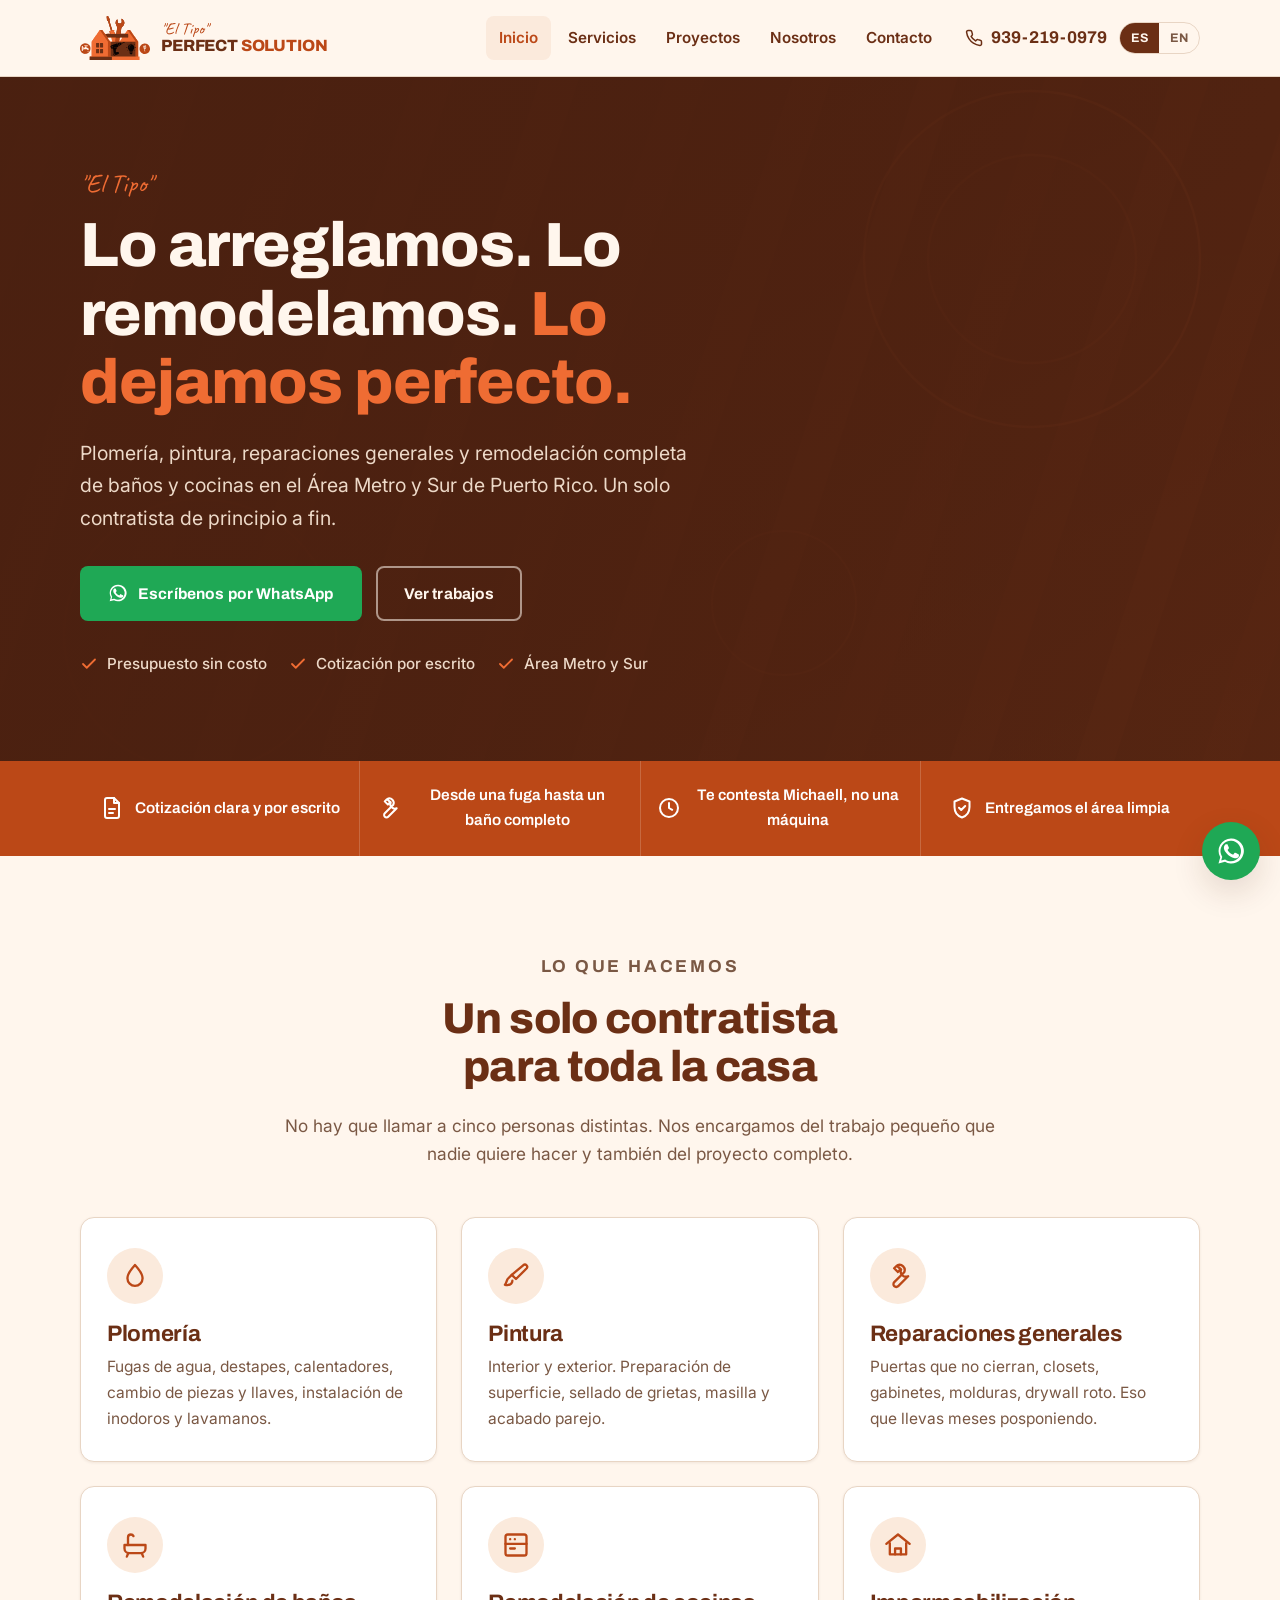
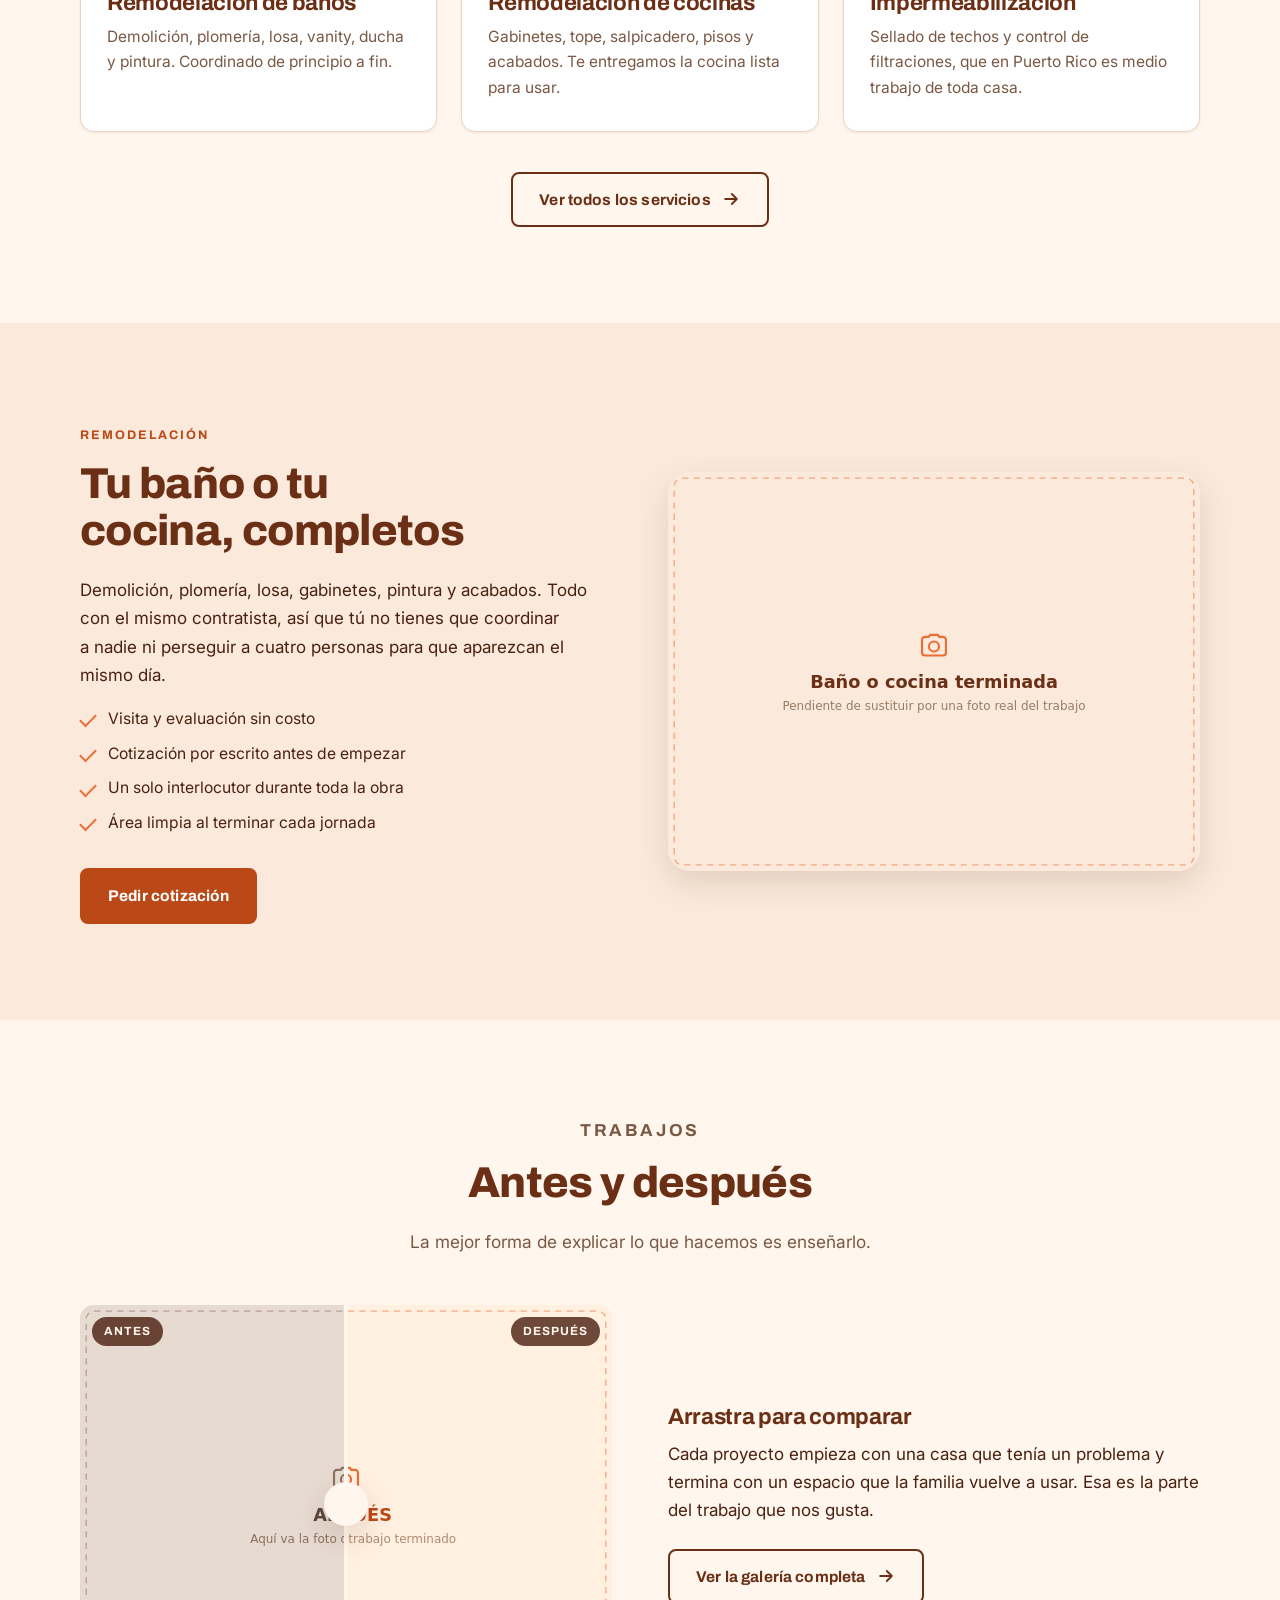
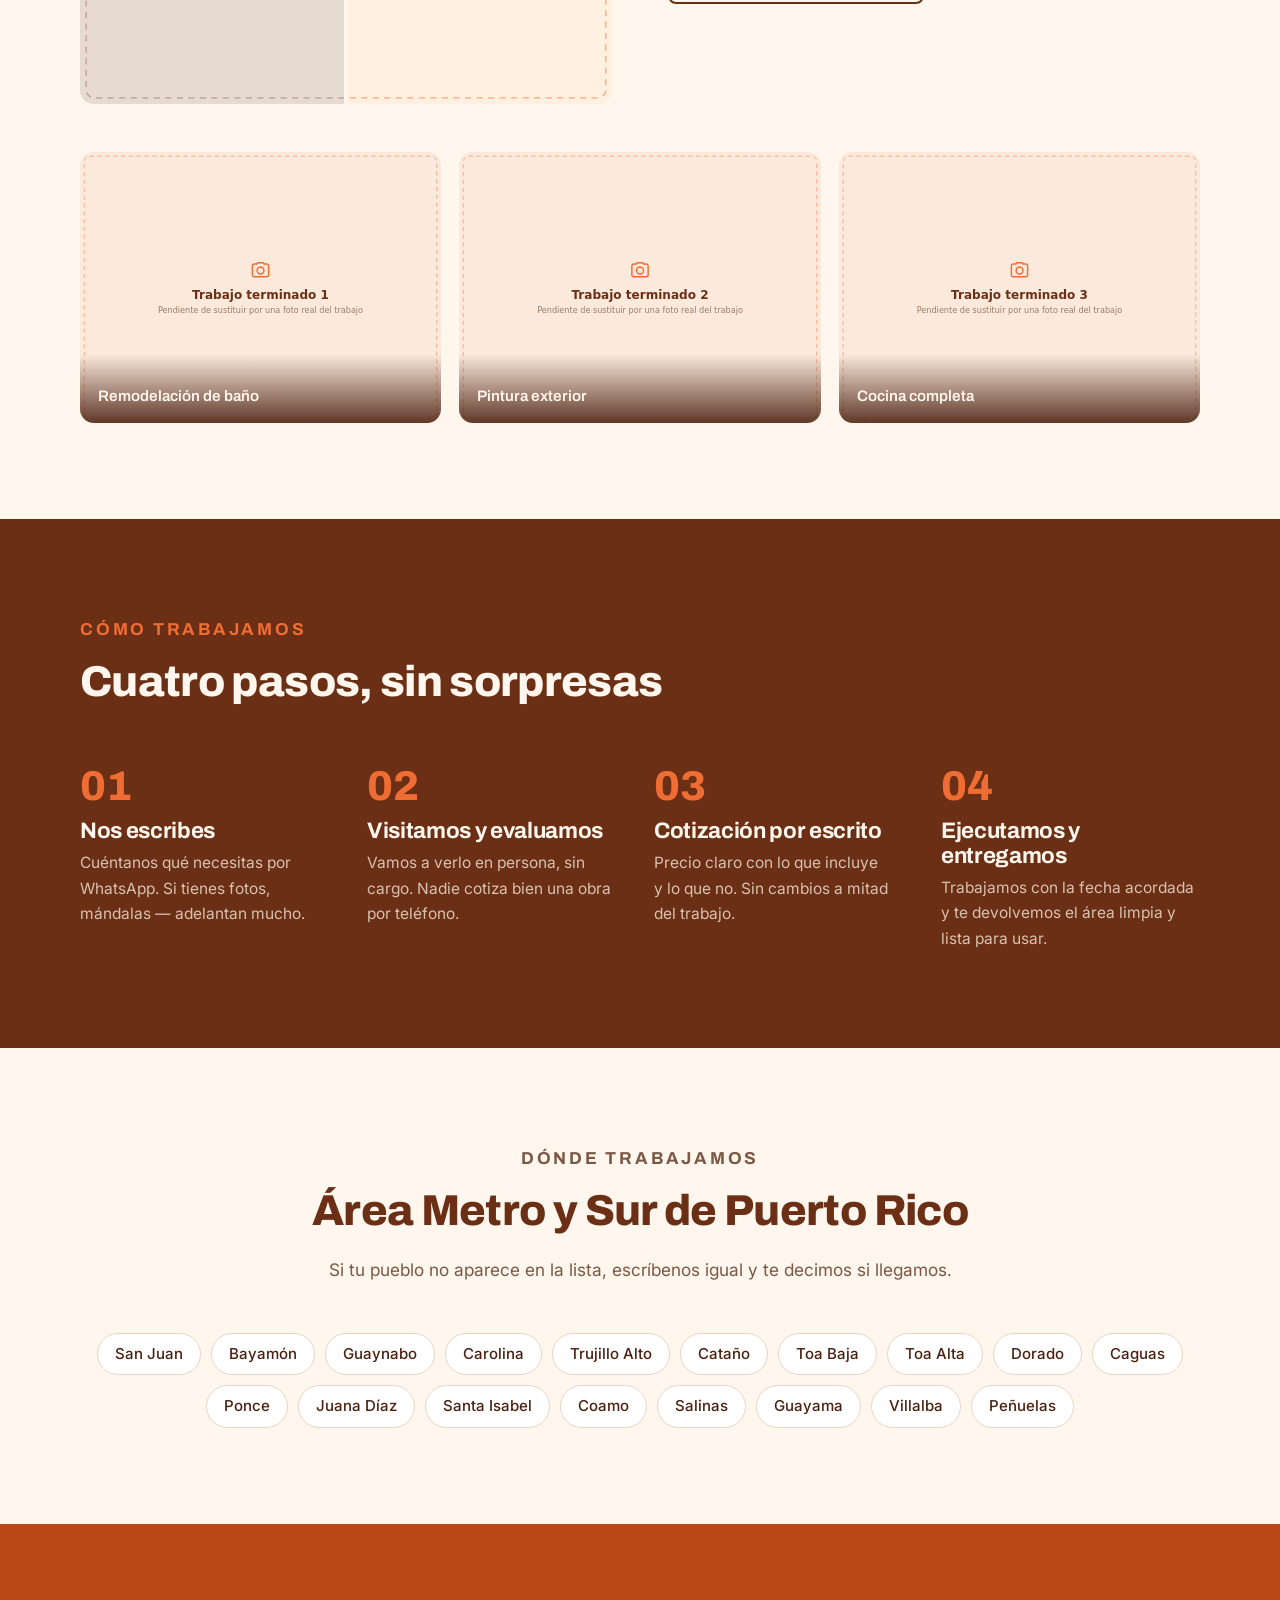
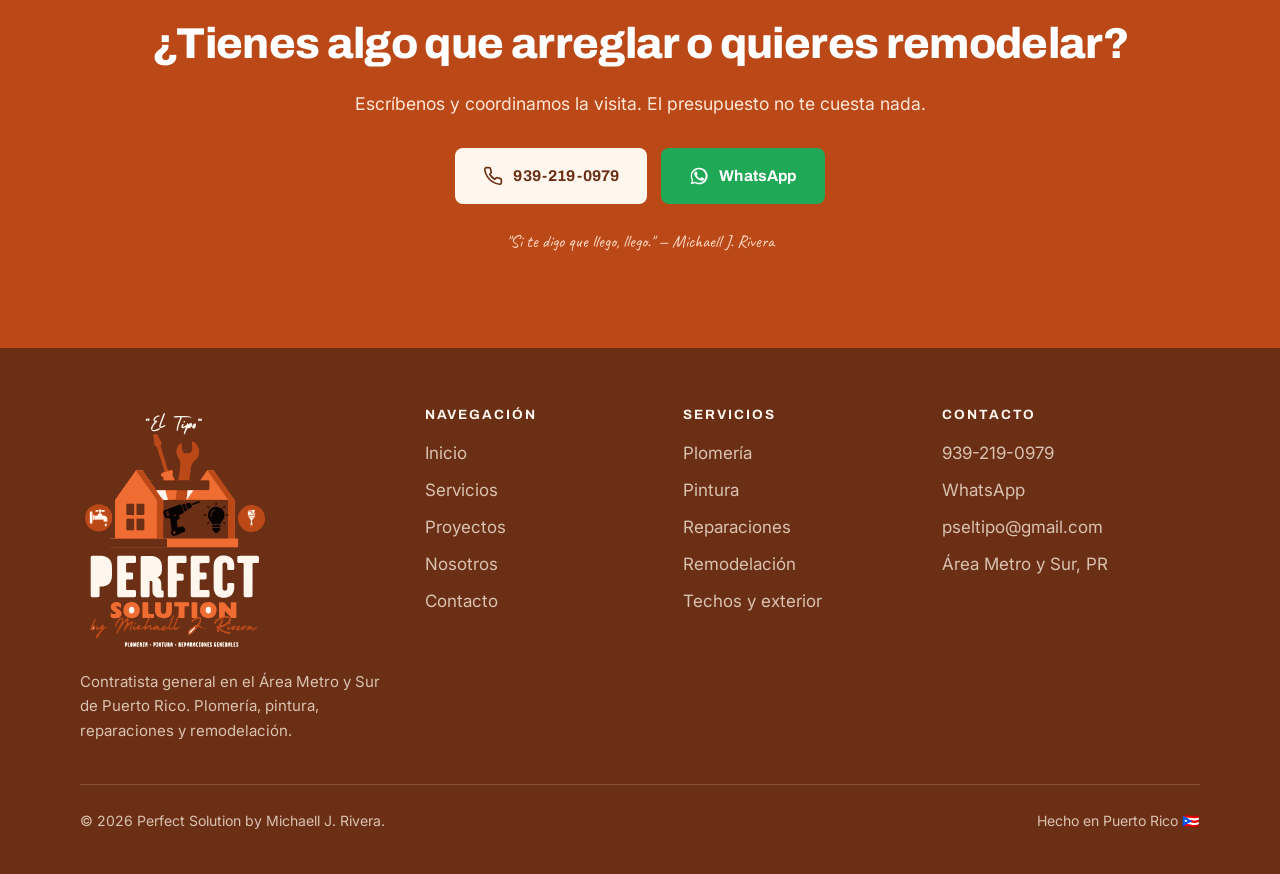
==== index.html @ 65f812d4 "Sitio web de Perfect Solution Sitio estatico bilingue (ES/EN) para el contratista Perfect Solution b" ====
<!doctype html>
<html lang="es-PR">
<head>
<meta charset="utf-8">
<meta name="viewport" content="width=device-width, initial-scale=1">
<title>Perfect Solution | Contratista general, plomería y remodelación en Puerto Rico</title>
<meta name="description" content="Contratista general en el Área Metro y Sur de Puerto Rico. Plomería, pintura, reparaciones generales y remodelación completa de baños y cocinas. Presupuesto sin costo. WhatsApp 939-219-0979.">
<link rel="canonical" href="https://bryancampoos.github.io/perfect-solution/">
<link rel="alternate" hreflang="es-pr" href="https://bryancampoos.github.io/perfect-solution/">
<link rel="alternate" hreflang="en" href="https://bryancampoos.github.io/perfect-solution/en/">
<link rel="alternate" hreflang="x-default" href="https://bryancampoos.github.io/perfect-solution/">

<meta property="og:type" content="website">
<meta property="og:locale" content="es_PR">
<meta property="og:title" content="Perfect Solution | Contratista general, plomería y remodelación en Puerto Rico">
<meta property="og:description" content="Contratista general en el Área Metro y Sur de Puerto Rico. Plomería, pintura, reparaciones generales y remodelación completa de baños y cocinas. Presupuesto sin costo. WhatsApp 939-219-0979.">
<meta property="og:url" content="https://bryancampoos.github.io/perfect-solution/">
<meta property="og:image" content="https://bryancampoos.github.io/perfect-solution/assets/logo/logo-512.png">
<meta name="theme-color" content="#6B2F15">

<link rel="icon" href="favicon.ico" sizes="any">
<link rel="icon" href="assets/logo/isotipo.svg" type="image/svg+xml">
<link rel="apple-touch-icon" href="apple-touch-icon.png">
<link rel="manifest" href="site.webmanifest">

<link rel="preconnect" href="https://fonts.googleapis.com">
<link rel="preconnect" href="https://fonts.gstatic.com" crossorigin>
<link rel="stylesheet" href="https://fonts.googleapis.com/css2?family=Archivo:wght@600;700;800&family=Caveat:wght@600&family=Inter:wght@400;500;600&display=swap">
<link rel="stylesheet" href="assets/css/styles.css">
<script>document.documentElement.classList.add('js')</script>
<script type="application/ld+json">
{
  "@context": "https://schema.org",
  "@type": "HomeAndConstructionBusiness",
  "name": "Perfect Solution",
  "alternateName": "Perfect Solution by Michaell J. Rivera",
  "description": "Contratista general: plomeria, pintura, reparaciones generales y remodelacion de banos y cocinas en Puerto Rico.",
  "image": "https://bryancampoos.github.io/perfect-solution/assets/logo/logo-512.png",
  "logo": "https://bryancampoos.github.io/perfect-solution/assets/logo/logo.svg",
  "url": "https://bryancampoos.github.io/perfect-solution/",
  "telephone": "+1-939-219-0979",
  "email": "pseltipo@gmail.com",
  "priceRange": "$$",
  "founder": { "@type": "Person", "name": "Michaell J. Rivera" },
  "address": { "@type": "PostalAddress", "addressRegion": "PR", "addressCountry": "US" },
  "areaServed": [
    { "@type": "AdministrativeArea", "name": "Area Metropolitana de San Juan, Puerto Rico" },
    { "@type": "AdministrativeArea", "name": "Region Sur de Puerto Rico" }
  ],
  "hasOfferCatalog": {
    "@type": "OfferCatalog",
    "name": "Servicios",
    "itemListElement": [
      { "@type": "Offer", "itemOffered": { "@type": "Service", "name": "Plomeria" } },
      { "@type": "Offer", "itemOffered": { "@type": "Service", "name": "Pintura interior y exterior" } },
      { "@type": "Offer", "itemOffered": { "@type": "Service", "name": "Reparaciones generales" } },
      { "@type": "Offer", "itemOffered": { "@type": "Service", "name": "Remodelacion de banos" } },
      { "@type": "Offer", "itemOffered": { "@type": "Service", "name": "Remodelacion de cocinas" } },
      { "@type": "Offer", "itemOffered": { "@type": "Service", "name": "Impermeabilizacion y sellado de techos" } }
    ]
  }
}
</script>
</head>
<body>

<a class="saltar" href="#principal">Saltar al contenido</a>

<svg width="0" height="0" style="position:absolute" aria-hidden="true" focusable="false"><defs>
  <symbol id="i-tel" viewBox="0 0 24 24" fill="none" stroke="currentColor" stroke-width="2" stroke-linecap="round" stroke-linejoin="round"><path d="M22 16.9v3a2 2 0 0 1-2.2 2 19.8 19.8 0 0 1-8.6-3.1 19.5 19.5 0 0 1-6-6A19.8 19.8 0 0 1 2.1 4.2 2 2 0 0 1 4.1 2h3a2 2 0 0 1 2 1.7c.1 1 .4 1.9.7 2.8a2 2 0 0 1-.5 2.1L8.1 9.9a16 16 0 0 0 6 6l1.3-1.3a2 2 0 0 1 2.1-.4c.9.3 1.8.6 2.8.7a2 2 0 0 1 1.7 2z"/></symbol>
  <symbol id="i-wa" viewBox="0 0 24 24" fill="currentColor"><path d="M17.5 14.4c-.3-.2-1.7-.9-2-1-.3-.1-.5-.2-.7.1-.2.3-.7 1-.9 1.2-.2.2-.3.2-.6.1-.3-.2-1.2-.5-2.3-1.4-.9-.8-1.4-1.7-1.6-2-.2-.3 0-.5.1-.6l.5-.5c.1-.2.2-.3.3-.5 0-.2 0-.4 0-.5 0-.2-.7-1.6-.9-2.2-.2-.6-.5-.5-.7-.5h-.6c-.2 0-.5.1-.8.4-.3.3-1 1-1 2.5s1.1 2.9 1.2 3.1c.2.2 2.1 3.2 5.1 4.4.7.3 1.3.5 1.7.6.7.2 1.4.2 1.9.1.6-.1 1.7-.7 2-1.4.2-.7.2-1.3.2-1.4-.1-.1-.3-.2-.6-.3z"/><path d="M12 2a10 10 0 0 0-8.6 15L2 22l5.2-1.4A10 10 0 1 0 12 2zm0 18.2c-1.6 0-3.1-.4-4.4-1.2l-.3-.2-3.1.8.8-3-.2-.3a8.2 8.2 0 1 1 7.2 3.9z"/></symbol>
  <symbol id="i-check" viewBox="0 0 24 24" fill="none" stroke="currentColor" stroke-width="2.4" stroke-linecap="round" stroke-linejoin="round"><path d="M20 6 9 17l-5-5"/></symbol>
  <symbol id="i-gota" viewBox="0 0 24 24" fill="none" stroke="currentColor" stroke-width="2" stroke-linecap="round" stroke-linejoin="round"><path d="M12 2.5S5.5 9.6 5.5 14a6.5 6.5 0 0 0 13 0c0-4.4-6.5-11.5-6.5-11.5z"/></symbol>
  <symbol id="i-brocha" viewBox="0 0 24 24" fill="none" stroke="currentColor" stroke-width="2" stroke-linecap="round" stroke-linejoin="round"><path d="M18.4 2.6a2 2 0 0 1 2.8 2.8L12 14.6 8.4 11z"/><path d="M8.4 11 5 14.4c-1 1-1 3.6-2.5 5.1 0 0 3.5.9 5.4-1a3.5 3.5 0 0 0 1-2.4"/></symbol>
  <symbol id="i-llave" viewBox="0 0 24 24" fill="none" stroke="currentColor" stroke-width="2" stroke-linecap="round" stroke-linejoin="round"><path d="M14.7 6.3a4.5 4.5 0 0 0 6 5.9l-8.5 8.5a2.4 2.4 0 0 1-3.4-3.4l8.5-8.5a4.5 4.5 0 0 0-5.9-6L14 6.4 11.9 8.6 8.7 5.4 10.9 3.2z"/></symbol>
  <symbol id="i-bano" viewBox="0 0 24 24" fill="none" stroke="currentColor" stroke-width="2" stroke-linecap="round" stroke-linejoin="round"><path d="M3 12h18v3a4 4 0 0 1-4 4H7a4 4 0 0 1-4-4z"/><path d="M6 12V5.5A2.5 2.5 0 0 1 8.5 3c1 0 1.8.6 2.2 1.4"/><path d="M6 19.5 5 22M18 19.5 19 22"/></symbol>
  <symbol id="i-cocina" viewBox="0 0 24 24" fill="none" stroke="currentColor" stroke-width="2" stroke-linecap="round" stroke-linejoin="round"><rect x="3" y="3" width="18" height="18" rx="2"/><path d="M3 11h18M7 7h.01M11 7h.01M7 15h4"/></symbol>
  <symbol id="i-techo" viewBox="0 0 24 24" fill="none" stroke="currentColor" stroke-width="2" stroke-linecap="round" stroke-linejoin="round"><path d="M2 11 12 3l10 8"/><path d="M5 10.5V20h14v-9.5"/><path d="M9.5 20v-5h5v5"/></symbol>
  <symbol id="i-doc" viewBox="0 0 24 24" fill="none" stroke="currentColor" stroke-width="2" stroke-linecap="round" stroke-linejoin="round"><path d="M14 2H7a2 2 0 0 0-2 2v16a2 2 0 0 0 2 2h10a2 2 0 0 0 2-2V7z"/><path d="M14 2v5h5M9 13h6M9 17h4"/></symbol>
  <symbol id="i-reloj" viewBox="0 0 24 24" fill="none" stroke="currentColor" stroke-width="2" stroke-linecap="round" stroke-linejoin="round"><circle cx="12" cy="12" r="9"/><path d="M12 7v5l3.2 1.8"/></symbol>
  <symbol id="i-mapa" viewBox="0 0 24 24" fill="none" stroke="currentColor" stroke-width="2" stroke-linecap="round" stroke-linejoin="round"><path d="M20 10.5c0 5.5-8 12-8 12s-8-6.5-8-12a8 8 0 1 1 16 0z"/><circle cx="12" cy="10.3" r="2.8"/></symbol>
  <symbol id="i-mail" viewBox="0 0 24 24" fill="none" stroke="currentColor" stroke-width="2" stroke-linecap="round" stroke-linejoin="round"><rect x="2.5" y="4.5" width="19" height="15" rx="2"/><path d="m3 6.5 9 6 9-6"/></symbol>
  <symbol id="i-flecha" viewBox="0 0 24 24" fill="none" stroke="currentColor" stroke-width="2.2" stroke-linecap="round" stroke-linejoin="round"><path d="M5 12h14M13 6l6 6-6 6"/></symbol>
  <symbol id="i-escudo" viewBox="0 0 24 24" fill="none" stroke="currentColor" stroke-width="2" stroke-linecap="round" stroke-linejoin="round"><path d="M12 2.5 4.5 5.5V11c0 5 3.2 9 7.5 10.5 4.3-1.5 7.5-5.5 7.5-10.5V5.5z"/><path d="m9 11.8 2.2 2.2 4-4"/></symbol>
  <symbol id="i-ventana" viewBox="0 0 24 24" fill="none" stroke="currentColor" stroke-width="2" stroke-linecap="round" stroke-linejoin="round"><rect x="3.5" y="3.5" width="17" height="17" rx="2"/><path d="M12 3.5v17M3.5 12h17"/></symbol>
  <symbol id="i-regla" viewBox="0 0 24 24" fill="none" stroke="currentColor" stroke-width="2" stroke-linecap="round" stroke-linejoin="round"><path d="M15.6 2.6 21.4 8.4a2 2 0 0 1 0 2.8L11.2 21.4a2 2 0 0 1-2.8 0L2.6 15.6a2 2 0 0 1 0-2.8L12.8 2.6a2 2 0 0 1 2.8 0z"/><path d="m7 11 2 2M10 8l2 2M13 5l2 2"/></symbol>
</defs></svg>
<header class="header">
  <div class="contenedor header__fila">
    <a class="marca" href="index.html" aria-label="Perfect Solution — inicio">
      <img src="assets/logo/isotipo.svg" alt="" width="44" height="44">
      <span class="marca__texto">
        <span class="marca__apodo">"El Tipo"</span>
        <span class="marca__nombre">Perfect <span>Solution</span></span>
      </span>
    </a>

    <button class="hamburguesa" type="button" aria-expanded="false" aria-controls="menu" aria-label="Abrir menú">
      <span></span>
    </button>

    <nav class="nav" id="menu" aria-label="Principal">
      <ul>
        <li><a href="index.html" aria-current="page">Inicio</a></li>
        <li><a href="servicios.html">Servicios</a></li>
        <li><a href="proyectos.html">Proyectos</a></li>
        <li><a href="nosotros.html">Nosotros</a></li>
        <li><a href="contacto.html">Contacto</a></li>
      </ul>
    </nav>

    <div class="header__acciones">
      <a class="tel-header" href="tel:+19392190979">
        <svg aria-hidden="true"><use href="#i-tel"/></svg>
        <span>939-219-0979</span>
      </a>
      <div class="idioma">
        <a href="index.html" aria-current="true" hreflang="es">ES</a>
        <a href="en/index.html" hreflang="en">EN</a>
      </div>
    </div>
  </div>
</header>

<main id="principal">

  <section class="hero">
    <div class="hero__fondo">
      <img src="assets/img/hero.svg" alt="" width="1600" height="900" fetchpriority="high">
    </div>
    <div class="contenedor">
     <div class="hero__contenido">
      <p class="hero__apodo">"El Tipo"</p>
      <h1>Lo arreglamos. Lo remodelamos. <em>Lo dejamos perfecto.</em></h1>
      <p class="hero__bajada">Plomería, pintura, reparaciones generales y remodelación completa de baños y cocinas en el Área Metro y Sur de Puerto Rico. Un solo contratista de principio a fin.</p>
      <div class="grupo-btn">
        <a class="btn btn--wa" href="https://wa.me/19392190979?text=Hola%20Michaell%2C%20vi%20su%20p%C3%A1gina%20y%20necesito%20ayuda%20con..." target="_blank" rel="noopener">
          <svg aria-hidden="true"><use href="#i-wa"/></svg>
          Escríbenos por WhatsApp
        </a>
        <a class="btn btn--fantasma-claro" href="proyectos.html">Ver trabajos</a>
      </div>
      <ul class="hero__sellos">
        <li><svg aria-hidden="true"><use href="#i-check"/></svg> Presupuesto sin costo</li>
        <li><svg aria-hidden="true"><use href="#i-check"/></svg> Cotización por escrito</li>
        <li><svg aria-hidden="true"><use href="#i-check"/></svg> Área Metro y Sur</li>
      </ul>
     </div>
    </div>
  </section>

  <section class="confianza">
    <div class="contenedor">
      <ul>
        <li><svg aria-hidden="true"><use href="#i-doc"/></svg> Cotización clara y por escrito</li>
        <li><svg aria-hidden="true"><use href="#i-llave"/></svg> Desde una fuga hasta un baño completo</li>
        <li><svg aria-hidden="true"><use href="#i-reloj"/></svg> Te contesta Michaell, no una máquina</li>
        <li><svg aria-hidden="true"><use href="#i-escudo"/></svg> Entregamos el área limpia</li>
      </ul>
    </div>
  </section>

  <section class="seccion">
    <div class="contenedor">
      <div class="encabezado-seccion centrado revelar">
        <p class="antetitulo">Lo que hacemos</p>
        <h2>Un solo contratista para toda la casa</h2>
        <p>No hay que llamar a cinco personas distintas. Nos encargamos del trabajo pequeño que nadie quiere hacer y también del proyecto completo.</p>
      </div>

      <div class="rejilla rejilla--3">
        <article class="tarjeta revelar">
          <div class="tarjeta__icono"><svg aria-hidden="true"><use href="#i-gota"/></svg></div>
          <h3>Plomería</h3>
          <p>Fugas de agua, destapes, calentadores, cambio de piezas y llaves, instalación de inodoros y lavamanos.</p>
        </article>
        <article class="tarjeta revelar">
          <div class="tarjeta__icono"><svg aria-hidden="true"><use href="#i-brocha"/></svg></div>
          <h3>Pintura</h3>
          <p>Interior y exterior. Preparación de superficie, sellado de grietas, masilla y acabado parejo.</p>
        </article>
        <article class="tarjeta revelar">
          <div class="tarjeta__icono"><svg aria-hidden="true"><use href="#i-llave"/></svg></div>
          <h3>Reparaciones generales</h3>
          <p>Puertas que no cierran, closets, gabinetes, molduras, drywall roto. Eso que llevas meses posponiendo.</p>
        </article>
        <article class="tarjeta revelar">
          <div class="tarjeta__icono"><svg aria-hidden="true"><use href="#i-bano"/></svg></div>
          <h3>Remodelación de baños</h3>
          <p>Demolición, plomería, losa, vanity, ducha y pintura. Coordinado de principio a fin.</p>
        </article>
        <article class="tarjeta revelar">
          <div class="tarjeta__icono"><svg aria-hidden="true"><use href="#i-cocina"/></svg></div>
          <h3>Remodelación de cocinas</h3>
          <p>Gabinetes, tope, salpicadero, pisos y acabados. Te entregamos la cocina lista para usar.</p>
        </article>
        <article class="tarjeta revelar">
          <div class="tarjeta__icono"><svg aria-hidden="true"><use href="#i-techo"/></svg></div>
          <h3>Impermeabilización</h3>
          <p>Sellado de techos y control de filtraciones, que en Puerto Rico es medio trabajo de toda casa.</p>
        </article>
      </div>

      <div class="grupo-btn revelar" style="margin-top:40px;justify-content:center">
        <a class="btn btn--secundario" href="servicios.html">
          Ver todos los servicios
          <svg aria-hidden="true"><use href="#i-flecha"/></svg>
        </a>
      </div>
    </div>
  </section>

  <section class="seccion seccion--alt">
    <div class="contenedor dos-col">
      <div class="revelar">
        <p class="antetitulo">Remodelación</p>
        <h2>Tu baño o tu cocina, completos</h2>
        <p>Demolición, plomería, losa, gabinetes, pintura y acabados. Todo con el mismo contratista, así que tú no tienes que coordinar a nadie ni perseguir a cuatro personas para que aparezcan el mismo día.</p>
        <ul class="lista-marcas">
          <li>Visita y evaluación sin costo</li>
          <li>Cotización por escrito antes de empezar</li>
          <li>Un solo interlocutor durante toda la obra</li>
          <li>Área limpia al terminar cada jornada</li>
        </ul>
        <div class="grupo-btn" style="margin-top:32px">
          <a class="btn btn--primario" href="contacto.html">Pedir cotización</a>
        </div>
      </div>
      <div class="dos-col__media revelar">
        <img src="assets/img/remodelacion.svg" alt="Baño remodelado por Perfect Solution" width="1200" height="900" loading="lazy">
      </div>
    </div>
  </section>

  <section class="seccion">
    <div class="contenedor">
      <div class="encabezado-seccion centrado revelar">
        <p class="antetitulo">Trabajos</p>
        <h2>Antes y después</h2>
        <p>La mejor forma de explicar lo que hacemos es enseñarlo.</p>
      </div>

      <div class="dos-col revelar" style="margin-bottom:48px">
        <div class="comparador">
          <img src="assets/img/despues-1.svg" alt="Después" width="1200" height="900" loading="lazy">
          <div class="comparador__frente">
            <img src="assets/img/antes-1.svg" alt="Antes" width="1200" height="900" loading="lazy">
          </div>
          <div class="comparador__tirador" aria-hidden="true"></div>
          <span class="comparador__etiqueta comparador__etiqueta--a">Antes</span>
          <span class="comparador__etiqueta comparador__etiqueta--b">Después</span>
          <input type="range" min="0" max="100" value="50" aria-label="Antes / Después">
        </div>
        <div>
          <h3>Arrastra para comparar</h3>
          <p>Cada proyecto empieza con una casa que tenía un problema y termina con un espacio que la familia vuelve a usar. Esa es la parte del trabajo que nos gusta.</p>
          <div class="grupo-btn" style="margin-top:24px">
            <a class="btn btn--secundario" href="proyectos.html">
              Ver la galería completa
              <svg aria-hidden="true"><use href="#i-flecha"/></svg>
            </a>
          </div>
        </div>
      </div>

      <div class="galeria">
        <figure class="revelar"><img src="assets/img/trabajo-1.svg" alt="Remodelación de baño" width="1200" height="900" loading="lazy"><figcaption>Remodelación de baño</figcaption></figure>
        <figure class="revelar"><img src="assets/img/trabajo-2.svg" alt="Pintura exterior" width="1200" height="900" loading="lazy"><figcaption>Pintura exterior</figcaption></figure>
        <figure class="revelar"><img src="assets/img/trabajo-3.svg" alt="Cocina completa" width="1200" height="900" loading="lazy"><figcaption>Cocina completa</figcaption></figure>
      </div>
    </div>
  </section>

  <section class="seccion seccion--marron">
    <div class="contenedor">
      <div class="encabezado-seccion revelar">
        <p class="antetitulo">Cómo trabajamos</p>
        <h2>Cuatro pasos, sin sorpresas</h2>
      </div>
      <ol class="pasos">
        <li class="revelar">
          <h3>Nos escribes</h3>
          <p>Cuéntanos qué necesitas por WhatsApp. Si tienes fotos, mándalas — adelantan mucho.</p>
        </li>
        <li class="revelar">
          <h3>Visitamos y evaluamos</h3>
          <p>Vamos a verlo en persona, sin cargo. Nadie cotiza bien una obra por teléfono.</p>
        </li>
        <li class="revelar">
          <h3>Cotización por escrito</h3>
          <p>Precio claro con lo que incluye y lo que no. Sin cambios a mitad del trabajo.</p>
        </li>
        <li class="revelar">
          <h3>Ejecutamos y entregamos</h3>
          <p>Trabajamos con la fecha acordada y te devolvemos el área limpia y lista para usar.</p>
        </li>
      </ol>
    </div>
  </section>

  <section class="seccion">
    <div class="contenedor">
      <div class="encabezado-seccion centrado revelar">
        <p class="antetitulo">Dónde trabajamos</p>
        <h2>Área Metro y Sur de Puerto Rico</h2>
        <p>Si tu pueblo no aparece en la lista, escríbenos igual y te decimos si llegamos.</p>
      </div>
      <ul class="pueblos revelar" style="justify-content:center"><li>San Juan</li><li>Bayamón</li><li>Guaynabo</li><li>Carolina</li><li>Trujillo Alto</li><li>Cataño</li><li>Toa Baja</li><li>Toa Alta</li><li>Dorado</li><li>Caguas</li><li>Ponce</li><li>Juana Díaz</li><li>Santa Isabel</li><li>Coamo</li><li>Salinas</li><li>Guayama</li><li>Villalba</li><li>Peñuelas</li></ul>
    </div>
  </section>

  <section class="seccion cta-cierre">
    <div class="contenedor">
      <h2>¿Tienes algo que arreglar o quieres remodelar?</h2>
      <p>Escríbenos y coordinamos la visita. El presupuesto no te cuesta nada.</p>
      <div class="grupo-btn">
        <a class="btn btn--claro" href="tel:+19392190979">
          <svg aria-hidden="true"><use href="#i-tel"/></svg>
          939-219-0979
        </a>
        <a class="btn btn--wa" href="https://wa.me/19392190979?text=Hola%20Michaell%2C%20vi%20su%20p%C3%A1gina%20y%20necesito%20ayuda%20con..." target="_blank" rel="noopener">
          <svg aria-hidden="true"><use href="#i-wa"/></svg>
          WhatsApp
        </a>
      </div>
      <p class="firma">"Si te digo que llego, llego." — Michaell J. Rivera</p>
    </div>
  </section>
</main>

<footer class="footer">
  <div class="contenedor">
    <div class="footer__rejilla">
      <div>
        <img class="footer__logo" src="assets/logo/logo-light.svg" alt="Perfect Solution by Michaell J. Rivera" width="190" height="244">
        <p style="font-size:.94rem">Contratista general en el Área Metro y Sur de Puerto Rico. Plomería, pintura, reparaciones y remodelación.</p>
      </div>

      <div>
        <h3>Navegación</h3>
        <ul>
          <li><a href="index.html">Inicio</a></li>
          <li><a href="servicios.html">Servicios</a></li>
          <li><a href="proyectos.html">Proyectos</a></li>
          <li><a href="nosotros.html">Nosotros</a></li>
          <li><a href="contacto.html">Contacto</a></li>
        </ul>
      </div>

      <div>
        <h3>Servicios</h3>
        <ul>
          <li><a href="servicios.html#plomeria">Plomería</a></li>
          <li><a href="servicios.html#pintura">Pintura</a></li>
          <li><a href="servicios.html#reparaciones">Reparaciones</a></li>
          <li><a href="servicios.html#remodelacion">Remodelación</a></li>
          <li><a href="servicios.html#exterior">Techos y exterior</a></li>
        </ul>
      </div>

      <div>
        <h3>Contacto</h3>
        <ul>
          <li><a href="tel:+19392190979">939-219-0979</a></li>
          <li><a href="https://wa.me/19392190979" target="_blank" rel="noopener">WhatsApp</a></li>
          <li><a href="mailto:pseltipo@gmail.com">pseltipo@gmail.com</a></li>
          <li>Área Metro y Sur, PR</li>
        </ul>
      </div>
    </div>

    <div class="footer__pie">
      <p>© <span data-anio>2026</span> Perfect Solution by Michaell J. Rivera.</p>
      <p>Hecho en Puerto Rico 🇵🇷</p>
    </div>
  </div>
</footer>

<a class="wa-flotante" href="https://wa.me/19392190979?text=Hola%20Michaell%2C%20vi%20su%20p%C3%A1gina%20y%20necesito%20ayuda%20con..." target="_blank" rel="noopener" aria-label="Escribir por WhatsApp">
  <svg aria-hidden="true"><use href="#i-wa"/></svg>
</a>

<div class="barra-movil">
  <a href="tel:+19392190979"><svg aria-hidden="true"><use href="#i-tel"/></svg> Llamar</a>
  <a href="https://wa.me/19392190979?text=Hola%20Michaell%2C%20vi%20su%20p%C3%A1gina%20y%20necesito%20ayuda%20con..." target="_blank" rel="noopener"><svg aria-hidden="true"><use href="#i-wa"/></svg> WhatsApp</a>
</div>

<script src="assets/js/main.js" defer></script>
</body>
</html>
---- assets/css/styles.css ----
/* ==========================================================================
   Perfect Solution — sistema de diseño
   Paleta extraída del logo. El crema es el fondo del sitio, no el blanco.
   ========================================================================== */

/* --- tokens --------------------------------------------------------------- */
:root {
  --naranja:        #EF6C33;
  --terracota:      #BB4817;
  --marron:         #6B2F15;
  --marron-oscuro:  #4A2010;
  --crema:          #FFF6ED;
  --crema-2:        #FBEADC;
  --negro:          #1A1310;
  --blanco:         #FFFFFF;

  --texto:          #4A2010;
  --texto-suave:    #7A5844;
  --borde:          #E8D5C4;

  --sombra-sm: 0 1px 3px rgba(74, 32, 16, .08);
  --sombra:    0 2px 12px rgba(74, 32, 16, .09);
  --sombra-lg: 0 12px 32px rgba(74, 32, 16, .14);

  --radio-sm: 8px;
  --radio:    14px;
  --radio-lg: 22px;

  --ancho: 1200px;
  --canal: 24px;
  --seccion: 96px;

  --fuente-titulo: 'Archivo', system-ui, sans-serif;
  --fuente-texto:  'Inter', system-ui, sans-serif;
  --fuente-mano:   'Caveat', cursive;

  --header-h: 76px;
}

@media (max-width: 900px) {
  :root { --seccion: 64px; --header-h: 64px; }
}

/* --- reset ---------------------------------------------------------------- */
*, *::before, *::after { box-sizing: border-box; }

html { -webkit-text-size-adjust: 100%; scroll-behavior: smooth; }

@media (prefers-reduced-motion: reduce) {
  html { scroll-behavior: auto; }
  *, *::before, *::after {
    animation-duration: .01ms !important;
    transition-duration: .01ms !important;
  }
}

body {
  margin: 0;
  background: var(--crema);
  color: var(--texto);
  font-family: var(--fuente-texto);
  font-size: 17px;
  line-height: 1.65;
  -webkit-font-smoothing: antialiased;
  overflow-x: hidden;
}

img, svg, video { max-width: 100%; height: auto; display: block; }
/* <picture> no debe generar caja propia: así el <img> sigue siendo el hijo
   directo a efectos de layout y los estilos del comparador siguen valiendo. */
picture { display: contents; }
a { color: var(--terracota); text-decoration-thickness: 1px; text-underline-offset: 3px; }
button { font: inherit; }

h1, h2, h3, h4 {
  font-family: var(--fuente-titulo);
  color: var(--marron);
  line-height: 1.1;
  letter-spacing: -.015em;
  margin: 0 0 .5em;
  text-wrap: balance;
}
h1 { font-size: clamp(2.1rem, 5.2vw, 3.9rem); font-weight: 800; }
h2 { font-size: clamp(1.75rem, 3.6vw, 2.7rem); font-weight: 800; }
h3 { font-size: clamp(1.15rem, 1.9vw, 1.4rem); font-weight: 700; }
p  { margin: 0 0 1em; text-wrap: pretty; }
p:last-child { margin-bottom: 0; }

:focus-visible {
  outline: 3px solid var(--terracota);
  outline-offset: 3px;
  border-radius: 4px;
}

/* --- layout --------------------------------------------------------------- */
.contenedor {
  width: 100%;
  max-width: var(--ancho);
  margin-inline: auto;
  padding-inline: var(--canal);
}
@media (min-width: 900px) { :root { --canal: 40px; } }

.seccion { padding-block: var(--seccion); }
.seccion--alt { background: var(--crema-2); }
.seccion--marron { background: var(--marron); color: #F3E2D4; }
.seccion--marron h2, .seccion--marron h3 { color: var(--crema); }

.encabezado-seccion { max-width: 720px; margin-bottom: 48px; }
.encabezado-seccion.centrado { margin-inline: auto; text-align: center; }
.encabezado-seccion p { color: var(--texto-suave); font-size: 1.08rem; }

.antetitulo {
  display: inline-block;
  font-family: var(--fuente-titulo);
  font-size: .78rem;
  font-weight: 700;
  letter-spacing: .16em;
  text-transform: uppercase;
  color: var(--terracota);
  margin-bottom: 14px;
}
.seccion--marron .antetitulo { color: var(--naranja); }

.firma {
  font-family: var(--fuente-mano);
  font-size: 1.9rem;
  color: var(--terracota);
  line-height: 1.25;
}

.saltar {
  position: absolute; left: -9999px;
  background: var(--marron); color: var(--crema);
  padding: 12px 20px; border-radius: var(--radio-sm); z-index: 999;
}
.saltar:focus { left: 12px; top: 12px; }

/* --- botones -------------------------------------------------------------- */
.btn {
  display: inline-flex;
  align-items: center;
  justify-content: center;
  gap: 10px;
  min-height: 50px;
  padding: 13px 26px;
  border: 2px solid transparent;
  border-radius: var(--radio-sm);
  font-family: var(--fuente-titulo);
  font-size: .97rem;
  font-weight: 700;
  letter-spacing: .01em;
  text-decoration: none;
  cursor: pointer;
  transition: background-color .15s ease, border-color .15s ease,
              color .15s ease, transform .15s ease;
}
.btn:active { transform: translateY(1px); }
.btn svg { width: 20px; height: 20px; flex: none; }

/* terracota, no naranja: con texto blanco da 5.2:1 y cumple AA */
.btn--primario { background: var(--terracota); color: var(--blanco); }
.btn--primario:hover { background: var(--marron); }

.btn--wa { background: #1FA855; color: var(--blanco); }
.btn--wa:hover { background: #17853F; }

.btn--secundario { border-color: var(--marron); color: var(--marron); background: transparent; }
.btn--secundario:hover { background: var(--marron); color: var(--crema); }

.btn--claro { background: var(--crema); color: var(--marron); }
.btn--claro:hover { background: var(--blanco); }

.btn--fantasma-claro { border-color: rgba(255, 246, 237, .55); color: var(--crema); }
.btn--fantasma-claro:hover { background: rgba(255, 246, 237, .12); border-color: var(--crema); }

.grupo-btn { display: flex; flex-wrap: wrap; gap: 14px; }

/* --- header --------------------------------------------------------------- */
.header {
  position: sticky;
  top: 0;
  z-index: 100;
  background: rgba(255, 246, 237, .94);
  backdrop-filter: blur(10px);
  border-bottom: 1px solid var(--borde);
}
.header__fila {
  display: flex;
  align-items: center;
  gap: 20px;
  height: var(--header-h);
}

.marca { display: flex; align-items: center; gap: 11px; text-decoration: none; min-width: 0; }
.marca img { height: 44px; width: auto; flex: none; }
.marca__texto { display: flex; flex-direction: column; line-height: 1; min-width: 0; }
.marca__nombre {
  font-family: var(--fuente-titulo);
  font-weight: 800;
  font-size: 1.02rem;
  letter-spacing: -.01em;
  color: var(--marron);
  text-transform: uppercase;
}
.marca__nombre span { color: var(--terracota); }
.marca__apodo { font-family: var(--fuente-mano); font-size: 1.05rem; color: var(--terracota); }
.marca__nombre, .marca__apodo { white-space: nowrap; }

.nav { margin-left: auto; }
.nav ul { display: flex; align-items: center; gap: 4px; list-style: none; margin: 0; padding: 0; }
.nav a {
  display: block;
  padding: 9px 13px;
  border-radius: var(--radio-sm);
  font-weight: 600;
  font-size: .95rem;
  color: var(--marron);
  text-decoration: none;
  transition: background-color .15s ease;
}
.nav a:hover { background: var(--crema-2); }
.nav a[aria-current="page"] { color: var(--terracota); background: var(--crema-2); }

.header__acciones { display: flex; align-items: center; gap: 12px; flex: none; }

.tel-header {
  display: inline-flex;
  align-items: center;
  gap: 8px;
  font-family: var(--fuente-titulo);
  font-weight: 700;
  color: var(--marron);
  text-decoration: none;
  white-space: nowrap;
}
.tel-header:hover { color: var(--terracota); }
.tel-header svg { width: 18px; height: 18px; }

.idioma { display: flex; align-items: center; border: 1px solid var(--borde); border-radius: 999px; overflow: hidden; }
.idioma a {
  padding: 5px 11px;
  font-size: .78rem;
  font-weight: 700;
  font-family: var(--fuente-titulo);
  color: var(--texto-suave);
  text-decoration: none;
  transition: background-color .15s ease;
}
.idioma a:hover { background: var(--crema-2); }
.idioma a[aria-current="true"] { background: var(--marron); color: var(--crema); }

.hamburguesa {
  display: none;
  width: 46px; height: 46px;
  align-items: center; justify-content: center;
  background: transparent;
  border: 2px solid var(--borde);
  border-radius: var(--radio-sm);
  cursor: pointer;
}
.hamburguesa span {
  position: relative;
  display: block; width: 20px; height: 2px;
  background: var(--marron); border-radius: 2px;
  transition: background-color .15s ease;
}
.hamburguesa span::before, .hamburguesa span::after {
  content: ''; position: absolute; left: 0;
  width: 20px; height: 2px; background: var(--marron); border-radius: 2px;
  transition: transform .2s ease, top .2s ease;
}
.hamburguesa span::before { top: -6px; }
.hamburguesa span::after  { top: 6px; }
.hamburguesa[aria-expanded="true"] span { background: transparent; }
.hamburguesa[aria-expanded="true"] span::before { top: 0; transform: rotate(45deg); }
.hamburguesa[aria-expanded="true"] span::after  { top: 0; transform: rotate(-45deg); }

@media (max-width: 1040px) {
  .hamburguesa { display: flex; order: 3; }
  .header__acciones { order: 2; margin-left: auto; }
  .tel-header span { display: none; }
  .nav {
    position: fixed;
    inset: var(--header-h) 0 auto 0;
    margin: 0;
    background: var(--crema);
    border-bottom: 1px solid var(--borde);
    box-shadow: var(--sombra-lg);
    max-height: 0;
    overflow: hidden;
    transition: max-height .28s ease;
  }
  .nav[data-abierto="true"] { max-height: calc(100vh - var(--header-h)); overflow-y: auto; }
  .nav ul { flex-direction: column; align-items: stretch; gap: 0; padding: 10px var(--canal) 22px; }
  .nav a { padding: 14px 12px; font-size: 1.05rem; border-radius: var(--radio-sm); }
  .nav li + li { border-top: 1px solid var(--borde); }
}

/* En móvil el teléfono ya vive en la barra fija inferior: sobra en el header.
   El nombre pasa a dos líneas para no chocar con el selector de idioma. */
@media (max-width: 720px) {
  .header__fila { gap: 12px; }
  .tel-header { display: none; }
  .marca { overflow: hidden; }
  .marca img { height: 38px; }
  .marca__apodo { display: none; }
  .marca__nombre { font-size: .82rem; white-space: normal; line-height: 1.16; }
  .idioma a { padding: 5px 9px; font-size: .74rem; }
}
@media (max-width: 330px) { .marca__texto { display: none; } }

/* --- hero ----------------------------------------------------------------- */
.hero {
  position: relative;
  display: flex;
  align-items: center;
  min-height: clamp(500px, 76vh, 720px);
  padding-block: 72px;
  background: var(--marron-oscuro);
  overflow: hidden;
}
.hero__fondo { position: absolute; inset: 0; }
.hero__fondo img { width: 100%; height: 100%; object-fit: cover; opacity: .34; }
.hero__fondo::after {
  content: '';
  position: absolute; inset: 0;
  background: linear-gradient(105deg, rgba(74,32,16,.93) 0%, rgba(74,32,16,.78) 45%, rgba(74,32,16,.42) 100%);
}
.hero__contenido { position: relative; max-width: 760px; }
.hero h1 { color: var(--crema); margin-bottom: 20px; }
.hero h1 em { font-style: normal; color: var(--naranja); }
.hero__bajada {
  font-size: clamp(1.05rem, 1.7vw, 1.22rem);
  color: #EDD9C8;
  max-width: 620px;
  margin-bottom: 32px;
}
.hero .grupo-btn { margin-bottom: 30px; }
.hero__apodo {
  font-family: var(--fuente-mano);
  font-size: 1.65rem;
  color: var(--naranja);
  margin-bottom: 6px;
}

.hero__sellos { display: flex; flex-wrap: wrap; gap: 10px 22px; }
.hero__sellos li {
  display: flex; align-items: center; gap: 9px;
  font-size: .95rem; font-weight: 500; color: #EDD9C8;
}
.hero__sellos ul, .hero__sellos { list-style: none; margin: 0; padding: 0; }
.hero__sellos svg { width: 18px; height: 18px; color: var(--naranja); flex: none; }

/* --- barra de confianza --------------------------------------------------- */
.confianza { background: var(--terracota); color: var(--blanco); }
.confianza ul {
  display: grid;
  grid-template-columns: repeat(4, 1fr);
  gap: 1px;
  list-style: none; margin: 0; padding: 0;
}
.confianza li {
  display: flex; align-items: center; justify-content: center; gap: 11px;
  padding: 22px 16px;
  text-align: center;
  font-family: var(--fuente-titulo);
  font-weight: 600;
  font-size: .96rem;
  box-shadow: 1px 0 0 rgba(255, 255, 255, .18);
}
.confianza li:last-child { box-shadow: none; }
.confianza svg { width: 24px; height: 24px; flex: none; }
@media (max-width: 860px) {
  .confianza ul { grid-template-columns: repeat(2, 1fr); }
  .confianza li { font-size: .88rem; padding: 18px 12px; }
}

/* --- tarjetas de servicio ------------------------------------------------- */
.rejilla { display: grid; gap: 24px; }
.rejilla--3 { grid-template-columns: repeat(3, 1fr); }
.rejilla--2 { grid-template-columns: repeat(2, 1fr); }
.rejilla--4 { grid-template-columns: repeat(4, 1fr); }
@media (max-width: 980px) { .rejilla--3, .rejilla--4 { grid-template-columns: repeat(2, 1fr); } }
@media (max-width: 620px) { .rejilla--2, .rejilla--3, .rejilla--4 { grid-template-columns: 1fr; } }

.tarjeta {
  background: var(--blanco);
  border: 1px solid var(--borde);
  border-radius: var(--radio);
  padding: 30px 26px;
  box-shadow: var(--sombra-sm);
  transition: transform .2s ease, box-shadow .2s ease, border-color .2s ease;
}
.tarjeta:hover { transform: translateY(-4px); box-shadow: var(--sombra-lg); border-color: var(--naranja); }
.tarjeta h3 { margin-bottom: 8px; }
.tarjeta p { color: var(--texto-suave); font-size: .97rem; }

.tarjeta__icono {
  display: grid; place-items: center;
  width: 56px; height: 56px;
  margin-bottom: 18px;
  border-radius: 50%;
  background: var(--crema-2);
  color: var(--terracota);
}
.tarjeta__icono svg { width: 28px; height: 28px; }

.lista-marcas { list-style: none; margin: 16px 0 0; padding: 0; }
.lista-marcas li {
  position: relative;
  padding-left: 28px;
  margin-bottom: 9px;
  font-size: .98rem;
}
.lista-marcas li::before {
  content: '';
  position: absolute; left: 0; top: .52em;
  width: 16px; height: 9px;
  border-left: 2.5px solid var(--naranja);
  border-bottom: 2.5px solid var(--naranja);
  transform: rotate(-45deg);
}
.seccion--marron .lista-marcas li::before { border-color: var(--naranja); }

/* --- bloque a dos columnas ------------------------------------------------ */
.dos-col {
  display: grid;
  grid-template-columns: 1fr 1fr;
  gap: 56px;
  align-items: center;
}
.dos-col--inverso .dos-col__media { order: -1; }
.dos-col--arriba { align-items: start; }
@media (max-width: 900px) {
  .dos-col { grid-template-columns: 1fr; gap: 36px; }
  .dos-col--inverso .dos-col__media { order: 0; }
}
.dos-col__media img {
  width: 100%;
  border-radius: var(--radio-lg);
  box-shadow: var(--sombra-lg);
}

/* --- galería -------------------------------------------------------------- */
.galeria { display: grid; grid-template-columns: repeat(3, 1fr); gap: 18px; }
@media (max-width: 900px) { .galeria { grid-template-columns: repeat(2, 1fr); } }
@media (max-width: 560px) { .galeria { grid-template-columns: 1fr; } }

.galeria figure {
  position: relative;
  margin: 0;
  border-radius: var(--radio);
  overflow: hidden;
  background: var(--crema-2);
}
.galeria img { width: 100%; aspect-ratio: 4 / 3; object-fit: cover; transition: transform .35s ease; }
.galeria figure:hover img { transform: scale(1.04); }
.galeria figcaption {
  position: absolute; inset: auto 0 0 0;
  padding: 30px 18px 14px;
  background: linear-gradient(transparent, rgba(74, 32, 16, .88));
  color: var(--crema);
  font-family: var(--fuente-titulo);
  font-weight: 600;
  font-size: .95rem;
}

/* --- slider antes / después ----------------------------------------------- */
.comparador {
  position: relative;
  border-radius: var(--radio);
  overflow: hidden;
  background: var(--crema-2);
  touch-action: pan-y;
  user-select: none;
}
.comparador img { width: 100%; aspect-ratio: 4 / 3; object-fit: cover; display: block; }
.comparador__frente { position: absolute; inset: 0; width: 50%; overflow: hidden; }
.comparador__frente img { width: auto; height: 100%; max-width: none; }
.comparador__tirador {
  position: absolute; top: 0; bottom: 0; left: 50%;
  width: 4px; margin-left: -2px;
  background: var(--crema);
  cursor: ew-resize;
}
.comparador__tirador::after {
  content: '';
  position: absolute; top: 50%; left: 50%;
  width: 44px; height: 44px; margin: -22px 0 0 -22px;
  border-radius: 50%;
  background: var(--crema);
  box-shadow: var(--sombra-lg);
}
.comparador input[type="range"] {
  position: absolute; inset: 0;
  width: 100%; height: 100%;
  margin: 0; opacity: 0; cursor: ew-resize;
}
.comparador__etiqueta {
  position: absolute; top: 12px;
  padding: 5px 12px;
  border-radius: 999px;
  background: rgba(74, 32, 16, .8);
  color: var(--crema);
  font-family: var(--fuente-titulo);
  font-size: .74rem;
  font-weight: 700;
  letter-spacing: .08em;
  text-transform: uppercase;
  pointer-events: none;
}
.comparador__etiqueta--a { left: 12px; }
.comparador__etiqueta--b { right: 12px; }

/* --- proceso -------------------------------------------------------------- */
.pasos { counter-reset: paso; display: grid; grid-template-columns: repeat(4, 1fr); gap: 28px; list-style: none; margin: 0; padding: 0; }
@media (max-width: 980px) { .pasos { grid-template-columns: repeat(2, 1fr); } }
@media (max-width: 560px) { .pasos { grid-template-columns: 1fr; } }
.pasos li { counter-increment: paso; position: relative; padding-top: 12px; }
.pasos li::before {
  content: counter(paso, decimal-leading-zero);
  display: block;
  font-family: var(--fuente-titulo);
  font-size: 2.6rem;
  font-weight: 800;
  line-height: 1;
  color: var(--naranja);
  margin-bottom: 12px;
}
.pasos h3 { margin-bottom: 6px; }
.pasos p { color: var(--texto-suave); font-size: .97rem; }
.seccion--marron .pasos p { color: #D9C2B0; }

/* --- testimonios ---------------------------------------------------------- */
.testimonio {
  background: var(--blanco);
  border: 1px solid var(--borde);
  border-left: 4px solid var(--naranja);
  border-radius: var(--radio);
  padding: 28px 26px;
  box-shadow: var(--sombra-sm);
}
.testimonio blockquote { margin: 0 0 16px; font-size: 1.04rem; }
.testimonio figcaption { font-weight: 600; color: var(--marron); font-size: .95rem; }
.testimonio figcaption span { display: block; font-weight: 400; color: var(--texto-suave); font-size: .88rem; }

/* --- área de servicio ----------------------------------------------------- */
.pueblos { display: flex; flex-wrap: wrap; gap: 10px; list-style: none; margin: 0; padding: 0; }
.pueblos li {
  padding: 8px 17px;
  border: 1px solid var(--borde);
  border-radius: 999px;
  background: var(--blanco);
  font-size: .94rem;
  font-weight: 500;
}
.seccion--marron .pueblos li { background: rgba(255, 246, 237, .09); border-color: rgba(255, 246, 237, .25); color: #F3E2D4; }

/* --- CTA de cierre -------------------------------------------------------- */
.cta-cierre { background: var(--terracota); color: var(--blanco); text-align: center; }
.cta-cierre h2 { color: var(--blanco); }
.cta-cierre p { max-width: 620px; margin-inline: auto; font-size: 1.1rem; color: #FFE7D8; }
.cta-cierre .grupo-btn { justify-content: center; margin-top: 30px; }
.cta-cierre .firma { color: #FFD9C2; margin-top: 26px; }

/* --- formulario ----------------------------------------------------------- */
.formulario { display: grid; gap: 20px; }
.campo { display: grid; gap: 7px; }
.campo label { font-weight: 600; font-size: .95rem; color: var(--marron); }
.campo label span { color: var(--terracota); }
.campo input, .campo select, .campo textarea {
  width: 100%;
  padding: 13px 15px;
  border: 2px solid var(--borde);
  border-radius: var(--radio-sm);
  background: var(--blanco);
  color: var(--texto);
  font-family: inherit;
  font-size: 1rem;
  transition: border-color .15s ease;
}
.campo input:focus, .campo select:focus, .campo textarea:focus {
  border-color: var(--naranja);
  outline: none;
}
.campo textarea { min-height: 140px; resize: vertical; }
.campo__ayuda { font-size: .87rem; color: var(--texto-suave); }
.campo--miel { position: absolute; left: -9999px; }
@media (min-width: 700px) { .formulario__fila { display: grid; grid-template-columns: 1fr 1fr; gap: 20px; } }

.aviso {
  padding: 14px 18px;
  border-radius: var(--radio-sm);
  background: var(--crema-2);
  border-left: 4px solid var(--naranja);
  font-size: .95rem;
}

/* --- ficha de contacto ---------------------------------------------------- */
.datos { list-style: none; margin: 0; padding: 0; display: grid; gap: 22px; }
.datos li { display: flex; gap: 15px; align-items: flex-start; }
.datos svg { width: 24px; height: 24px; color: var(--terracota); flex: none; margin-top: 3px; }
.datos strong { display: block; font-family: var(--fuente-titulo); color: var(--marron); margin-bottom: 2px; }
.datos a { color: var(--terracota); font-weight: 600; text-decoration: none; }
.datos a:hover { text-decoration: underline; }
.seccion--marron .datos svg, .seccion--marron .datos a { color: var(--naranja); }
.seccion--marron .datos strong { color: var(--crema); }

/* --- footer --------------------------------------------------------------- */
.footer { background: var(--marron); color: #D9C2B0; padding-block: 60px 28px; }
.footer__rejilla {
  display: grid;
  grid-template-columns: 1.4fr 1fr 1fr 1.2fr;
  gap: 44px;
  padding-bottom: 40px;
}
@media (max-width: 900px) { .footer__rejilla { grid-template-columns: 1fr 1fr; gap: 34px; } }
@media (max-width: 560px) { .footer__rejilla { grid-template-columns: 1fr; } }
.footer img.footer__logo { width: 190px; margin-bottom: 18px; }
.footer h3 {
  color: var(--crema);
  font-size: .84rem;
  letter-spacing: .14em;
  text-transform: uppercase;
  margin-bottom: 16px;
}
.footer ul { list-style: none; margin: 0; padding: 0; }
.footer li { margin-bottom: 9px; }
.footer a { color: #D9C2B0; text-decoration: none; }
.footer a:hover { color: var(--naranja); }
.footer__pie {
  border-top: 1px solid rgba(255, 246, 237, .16);
  padding-top: 24px;
  display: flex;
  flex-wrap: wrap;
  gap: 12px 26px;
  justify-content: space-between;
  font-size: .88rem;
}

/* --- flotantes ------------------------------------------------------------ */
.wa-flotante {
  position: fixed;
  right: 20px;
  bottom: 20px;
  z-index: 90;
  display: grid;
  place-items: center;
  width: 58px; height: 58px;
  border-radius: 50%;
  background: #1FA855;
  color: #fff;
  box-shadow: var(--sombra-lg);
  transition: transform .18s ease;
}
.wa-flotante:hover { transform: scale(1.07); }
.wa-flotante svg { width: 30px; height: 30px; }

.barra-movil { display: none; }
@media (max-width: 720px) {
  .wa-flotante { display: none; }
  .barra-movil {
    position: fixed;
    inset: auto 0 0 0;
    z-index: 95;
    display: grid;
    grid-template-columns: 1fr 1fr;
    background: var(--marron);
    box-shadow: 0 -2px 14px rgba(74, 32, 16, .3);
  }
  .barra-movil a {
    display: flex; align-items: center; justify-content: center; gap: 9px;
    padding: 15px 10px;
    font-family: var(--fuente-titulo);
    font-weight: 700;
    font-size: .95rem;
    color: var(--crema);
    text-decoration: none;
  }
  .barra-movil a + a { background: #1FA855; }
  .barra-movil svg { width: 20px; height: 20px; }
  body { padding-bottom: 56px; }
}

/* --- cabecera de página interior ------------------------------------------ */
.cabecera-pagina {
  background: var(--marron);
  color: #E7D3C3;
  padding-block: 64px 56px;
}
.cabecera-pagina h1 { color: var(--crema); margin-bottom: 14px; }
.cabecera-pagina p { max-width: 640px; font-size: 1.08rem; }
.miga { font-size: .87rem; margin-bottom: 18px; color: #C0A28E; }
.miga a { color: #C0A28E; text-decoration: none; }
.miga a:hover { color: var(--naranja); }

/* --- placeholder de foto -------------------------------------------------- */
.pendiente {
  display: grid;
  place-items: center;
  gap: 6px;
  aspect-ratio: 4 / 3;
  border: 2px dashed var(--borde);
  border-radius: var(--radio);
  background: var(--crema-2);
  color: var(--texto-suave);
  text-align: center;
  padding: 20px;
}
.pendiente svg { width: 40px; height: 40px; color: var(--naranja); }
.pendiente b { font-family: var(--fuente-titulo); color: var(--marron); font-size: .95rem; }
.pendiente small { font-size: .82rem; max-width: 240px; }

/* --- animación de entrada --------------------------------------------------
   Se oculta solo si hay JS (la clase .js la pone un script inline en el head).
   Sin JS el contenido se ve igual: nunca queda una sección en blanco. */
.js .revelar { opacity: 0; transform: translateY(18px); transition: opacity .55s ease, transform .55s ease; }
.js .revelar.visible { opacity: 1; transform: none; }
@media (prefers-reduced-motion: reduce) {
  .js .revelar { opacity: 1; transform: none; }
}
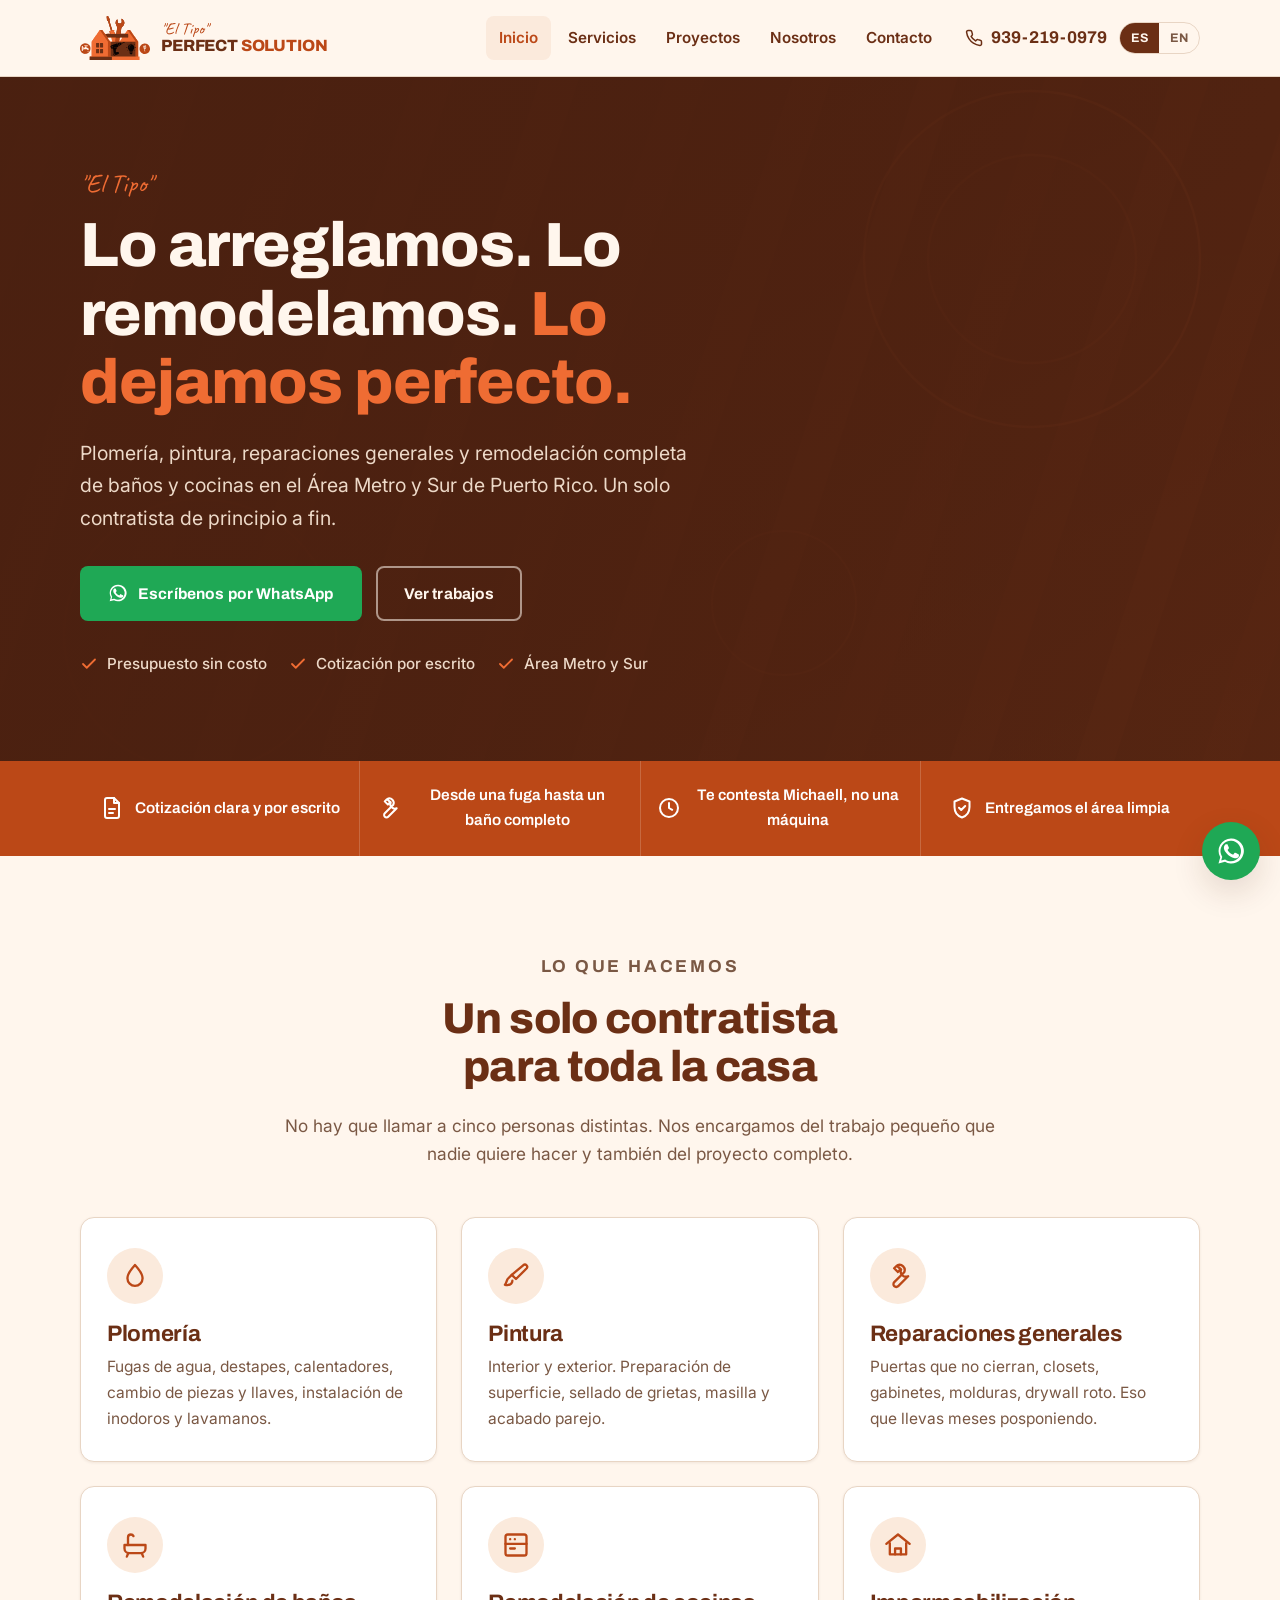
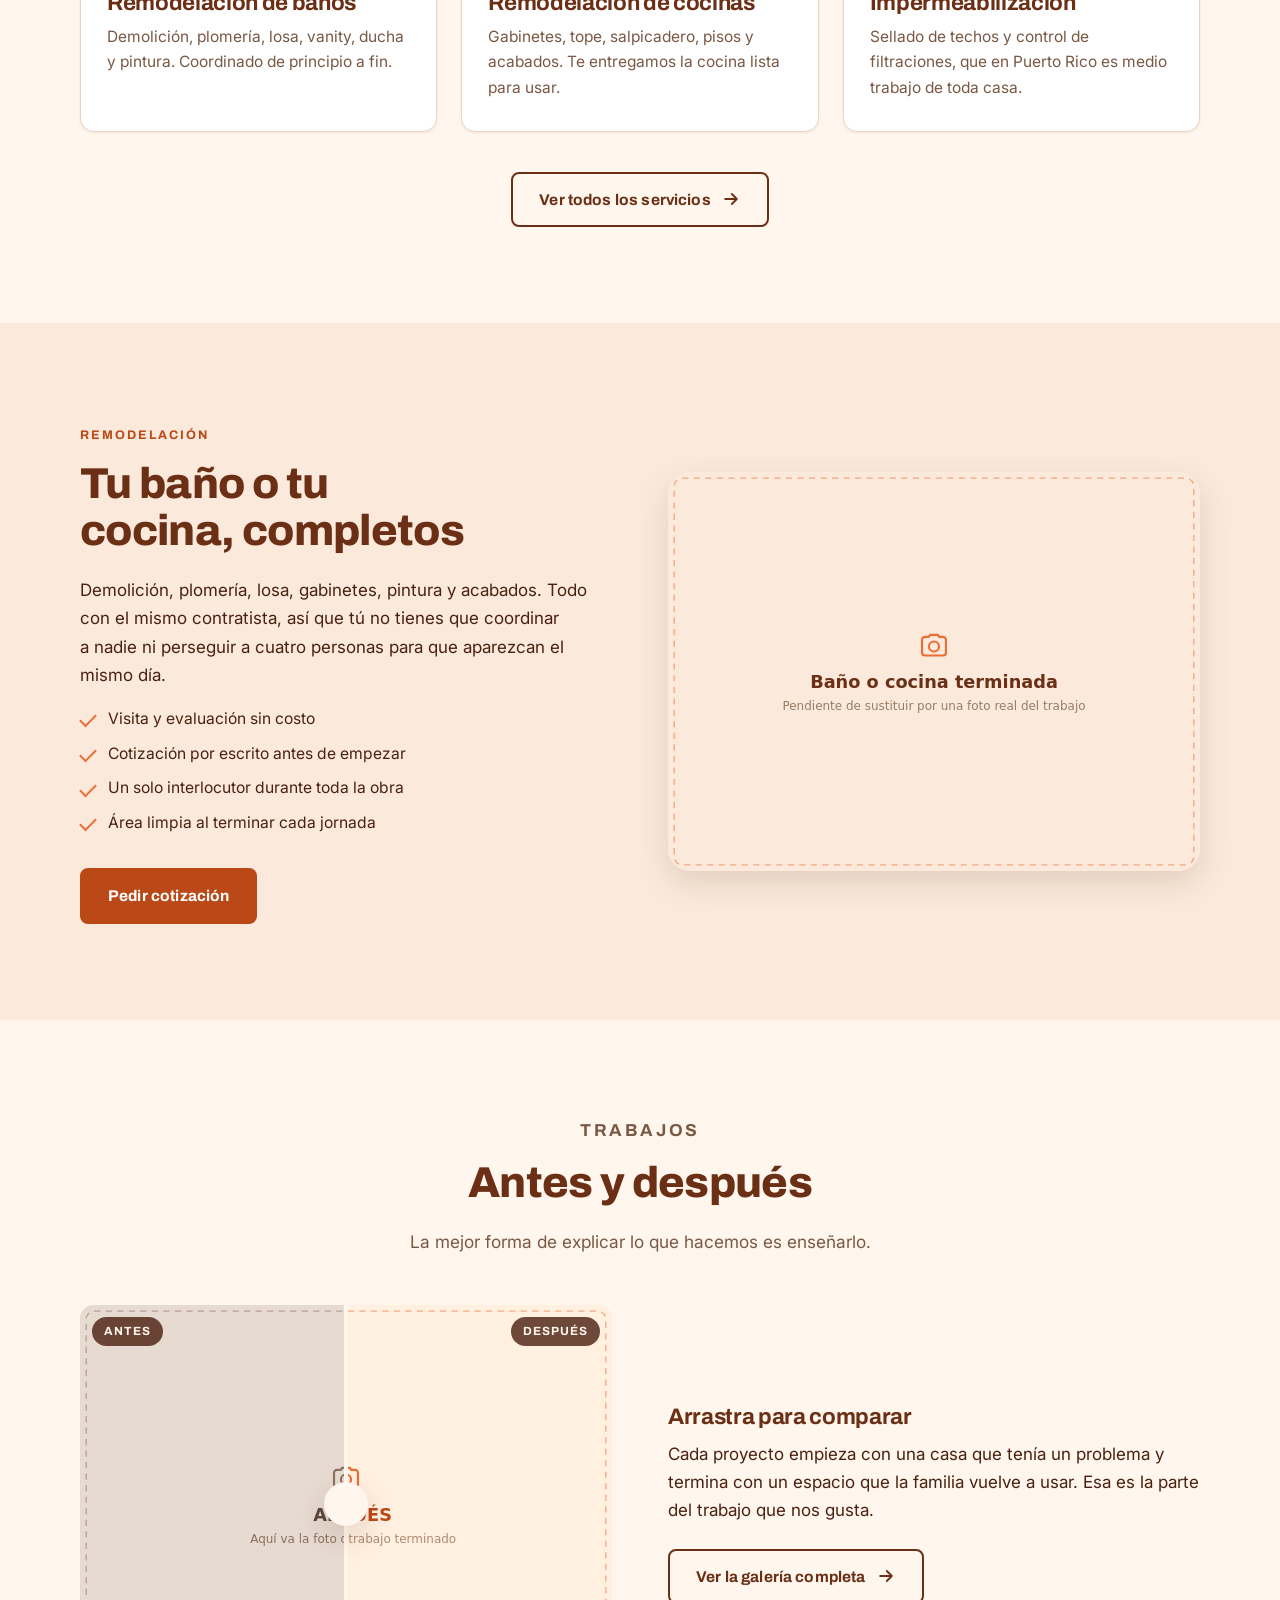
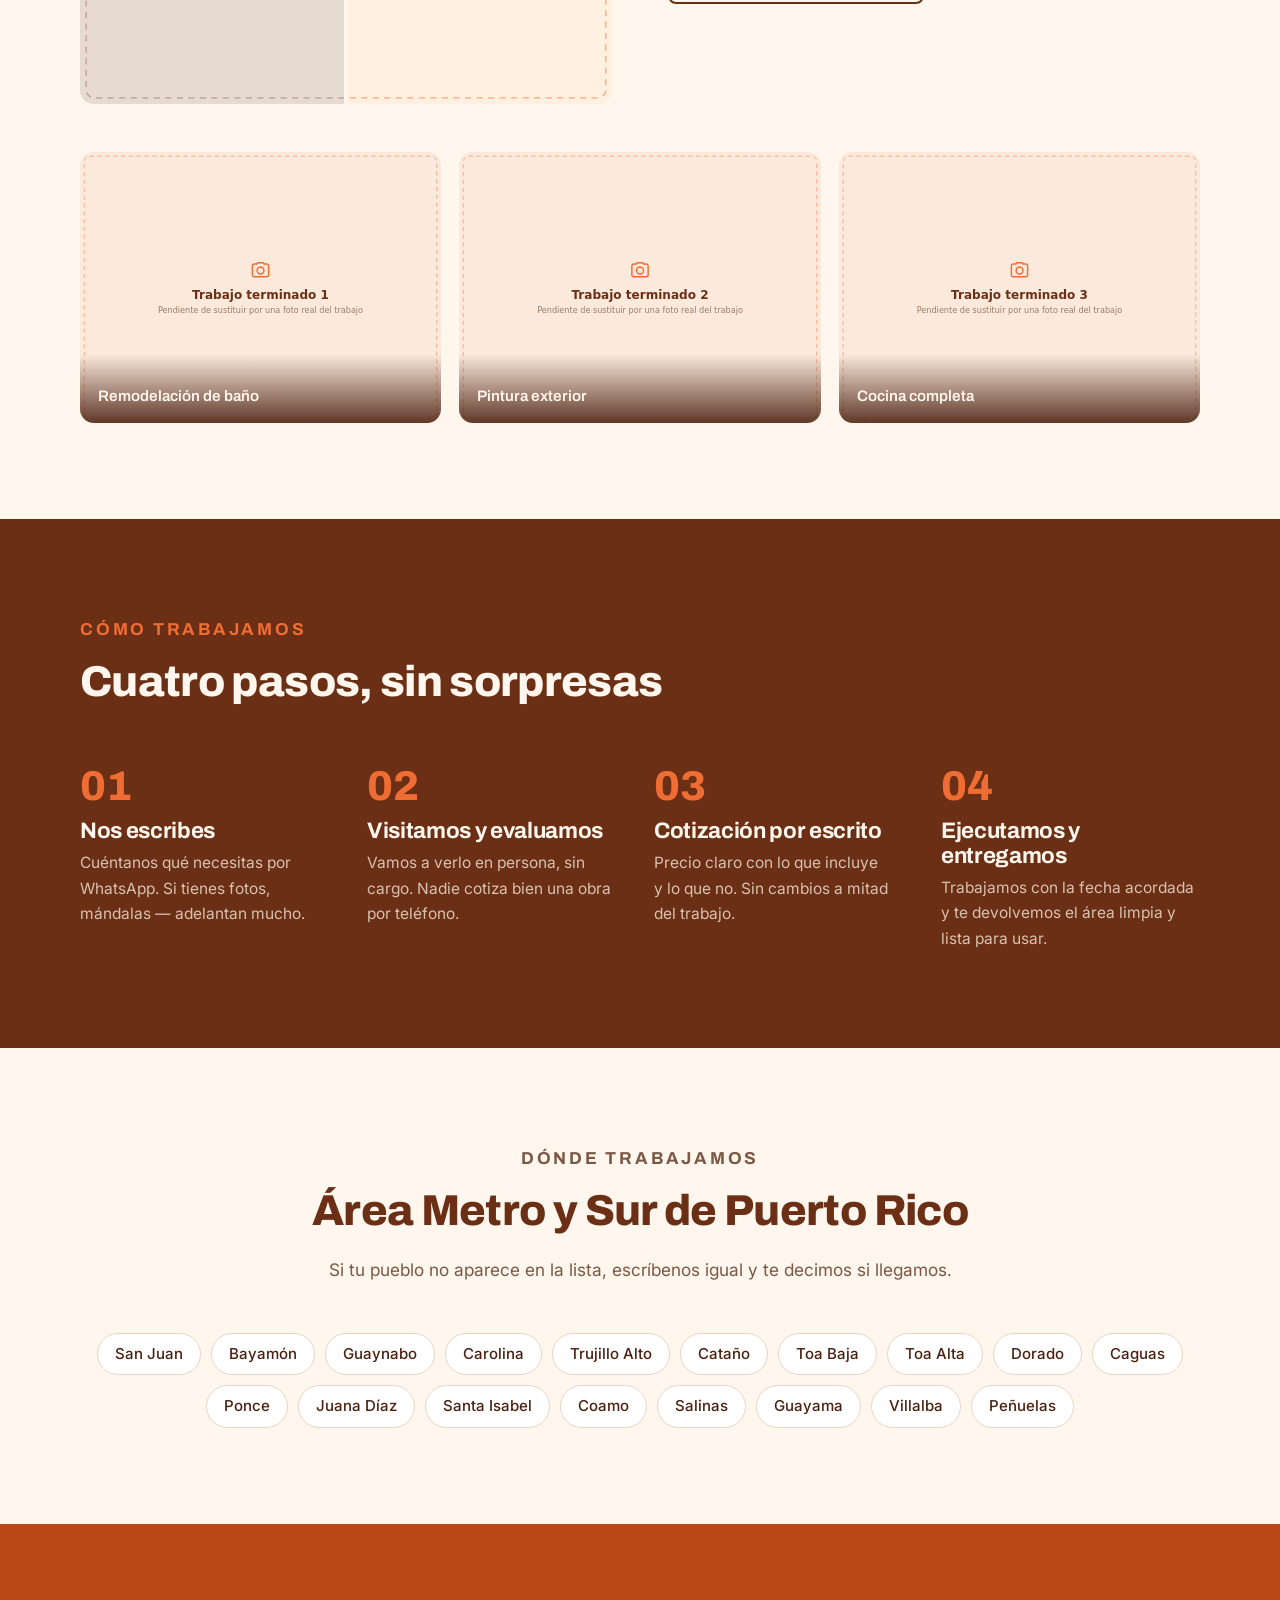
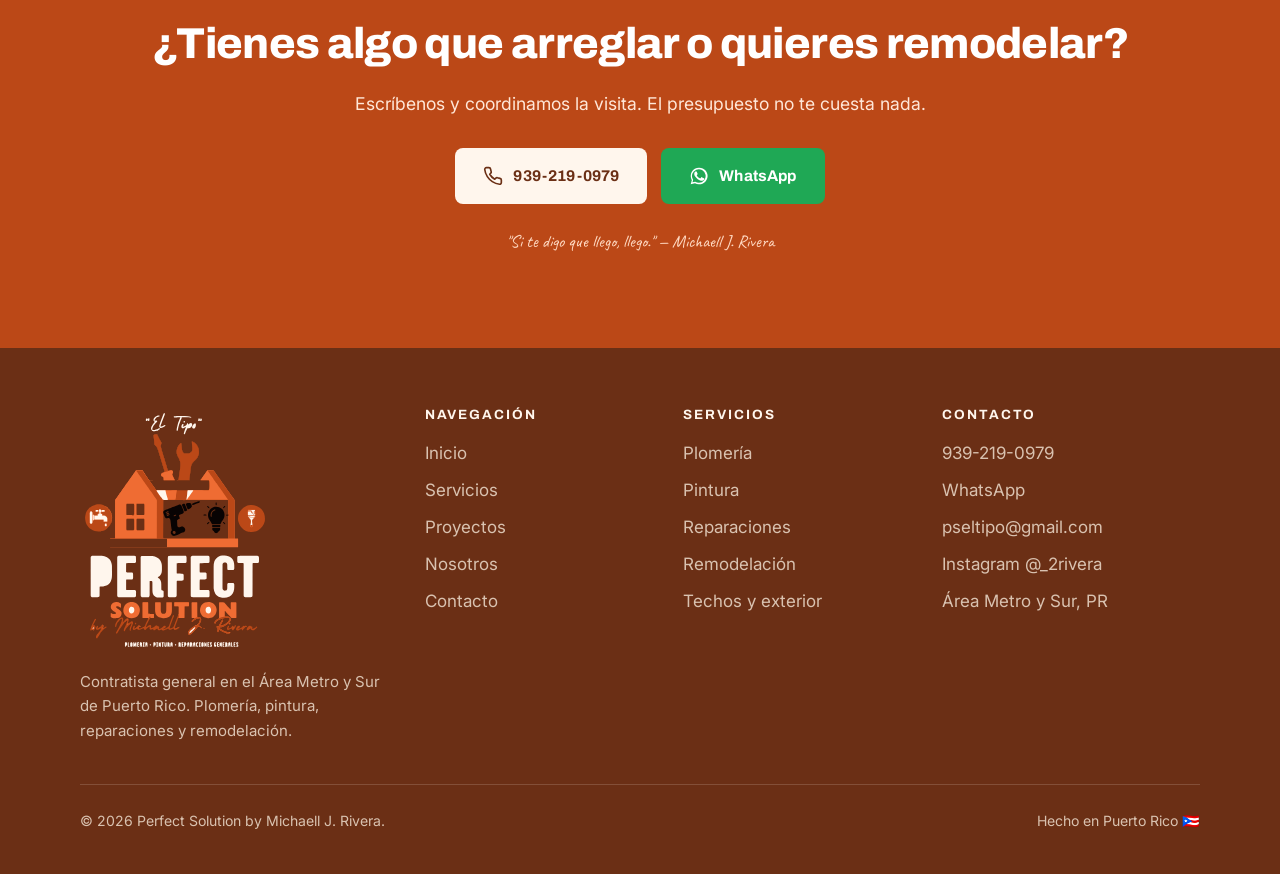
==== commit 7a1215b4: "Anade el Instagram del negocio Enlace a @_2rivera en el pie de las diez paginas y en la ficha de la " ====
--- a/index.html
+++ b/index.html
@@ -5,17 +5,17 @@
 <meta name="viewport" content="width=device-width, initial-scale=1">
 <title>Perfect Solution | Contratista general, plomería y remodelación en Puerto Rico</title>
 <meta name="description" content="Contratista general en el Área Metro y Sur de Puerto Rico. Plomería, pintura, reparaciones generales y remodelación completa de baños y cocinas. Presupuesto sin costo. WhatsApp 939-219-0979.">
-<link rel="canonical" href="https://bryancampoos.github.io/perfect-solution/">
-<link rel="alternate" hreflang="es-pr" href="https://bryancampoos.github.io/perfect-solution/">
-<link rel="alternate" hreflang="en" href="https://bryancampoos.github.io/perfect-solution/en/">
-<link rel="alternate" hreflang="x-default" href="https://bryancampoos.github.io/perfect-solution/">
+<link rel="canonical" href="https://bryancampoos.github.io/powersolution/">
+<link rel="alternate" hreflang="es-pr" href="https://bryancampoos.github.io/powersolution/">
+<link rel="alternate" hreflang="en" href="https://bryancampoos.github.io/powersolution/en/">
+<link rel="alternate" hreflang="x-default" href="https://bryancampoos.github.io/powersolution/">
 
 <meta property="og:type" content="website">
 <meta property="og:locale" content="es_PR">
 <meta property="og:title" content="Perfect Solution | Contratista general, plomería y remodelación en Puerto Rico">
 <meta property="og:description" content="Contratista general en el Área Metro y Sur de Puerto Rico. Plomería, pintura, reparaciones generales y remodelación completa de baños y cocinas. Presupuesto sin costo. WhatsApp 939-219-0979.">
-<meta property="og:url" content="https://bryancampoos.github.io/perfect-solution/">
-<meta property="og:image" content="https://bryancampoos.github.io/perfect-solution/assets/logo/logo-512.png">
+<meta property="og:url" content="https://bryancampoos.github.io/powersolution/">
+<meta property="og:image" content="https://bryancampoos.github.io/powersolution/assets/logo/logo-512.png">
 <meta name="theme-color" content="#6B2F15">
 
 <link rel="icon" href="favicon.ico" sizes="any">
@@ -35,12 +35,13 @@
   "name": "Perfect Solution",
   "alternateName": "Perfect Solution by Michaell J. Rivera",
   "description": "Contratista general: plomeria, pintura, reparaciones generales y remodelacion de banos y cocinas en Puerto Rico.",
-  "image": "https://bryancampoos.github.io/perfect-solution/assets/logo/logo-512.png",
-  "logo": "https://bryancampoos.github.io/perfect-solution/assets/logo/logo.svg",
-  "url": "https://bryancampoos.github.io/perfect-solution/",
+  "image": "https://bryancampoos.github.io/powersolution/assets/logo/logo-512.png",
+  "logo": "https://bryancampoos.github.io/powersolution/assets/logo/logo.svg",
+  "url": "https://bryancampoos.github.io/powersolution/",
   "telephone": "+1-939-219-0979",
   "email": "pseltipo@gmail.com",
   "priceRange": "$$",
+  "sameAs": [ "https://www.instagram.com/_2rivera/" ],
   "founder": { "@type": "Person", "name": "Michaell J. Rivera" },
   "address": { "@type": "PostalAddress", "addressRegion": "PR", "addressCountry": "US" },
   "areaServed": [
@@ -84,6 +85,7 @@
   <symbol id="i-escudo" viewBox="0 0 24 24" fill="none" stroke="currentColor" stroke-width="2" stroke-linecap="round" stroke-linejoin="round"><path d="M12 2.5 4.5 5.5V11c0 5 3.2 9 7.5 10.5 4.3-1.5 7.5-5.5 7.5-10.5V5.5z"/><path d="m9 11.8 2.2 2.2 4-4"/></symbol>
   <symbol id="i-ventana" viewBox="0 0 24 24" fill="none" stroke="currentColor" stroke-width="2" stroke-linecap="round" stroke-linejoin="round"><rect x="3.5" y="3.5" width="17" height="17" rx="2"/><path d="M12 3.5v17M3.5 12h17"/></symbol>
   <symbol id="i-regla" viewBox="0 0 24 24" fill="none" stroke="currentColor" stroke-width="2" stroke-linecap="round" stroke-linejoin="round"><path d="M15.6 2.6 21.4 8.4a2 2 0 0 1 0 2.8L11.2 21.4a2 2 0 0 1-2.8 0L2.6 15.6a2 2 0 0 1 0-2.8L12.8 2.6a2 2 0 0 1 2.8 0z"/><path d="m7 11 2 2M10 8l2 2M13 5l2 2"/></symbol>
+  <symbol id="i-ig" viewBox="0 0 24 24" fill="none" stroke="currentColor" stroke-width="2" stroke-linecap="round" stroke-linejoin="round"><rect x="2.6" y="2.6" width="18.8" height="18.8" rx="5.4"/><circle cx="12" cy="12" r="4.2"/><circle cx="17.5" cy="6.5" r="1.15" fill="currentColor" stroke="none"/></symbol>
 </defs></svg>
 <header class="header">
   <div class="contenedor header__fila">
@@ -364,6 +366,7 @@
           <li><a href="tel:+19392190979">939-219-0979</a></li>
           <li><a href="https://wa.me/19392190979" target="_blank" rel="noopener">WhatsApp</a></li>
           <li><a href="mailto:pseltipo@gmail.com">pseltipo@gmail.com</a></li>
+          <li><a href="https://www.instagram.com/_2rivera/" target="_blank" rel="noopener">Instagram @_2rivera</a></li>
           <li>Área Metro y Sur, PR</li>
         </ul>
       </div>
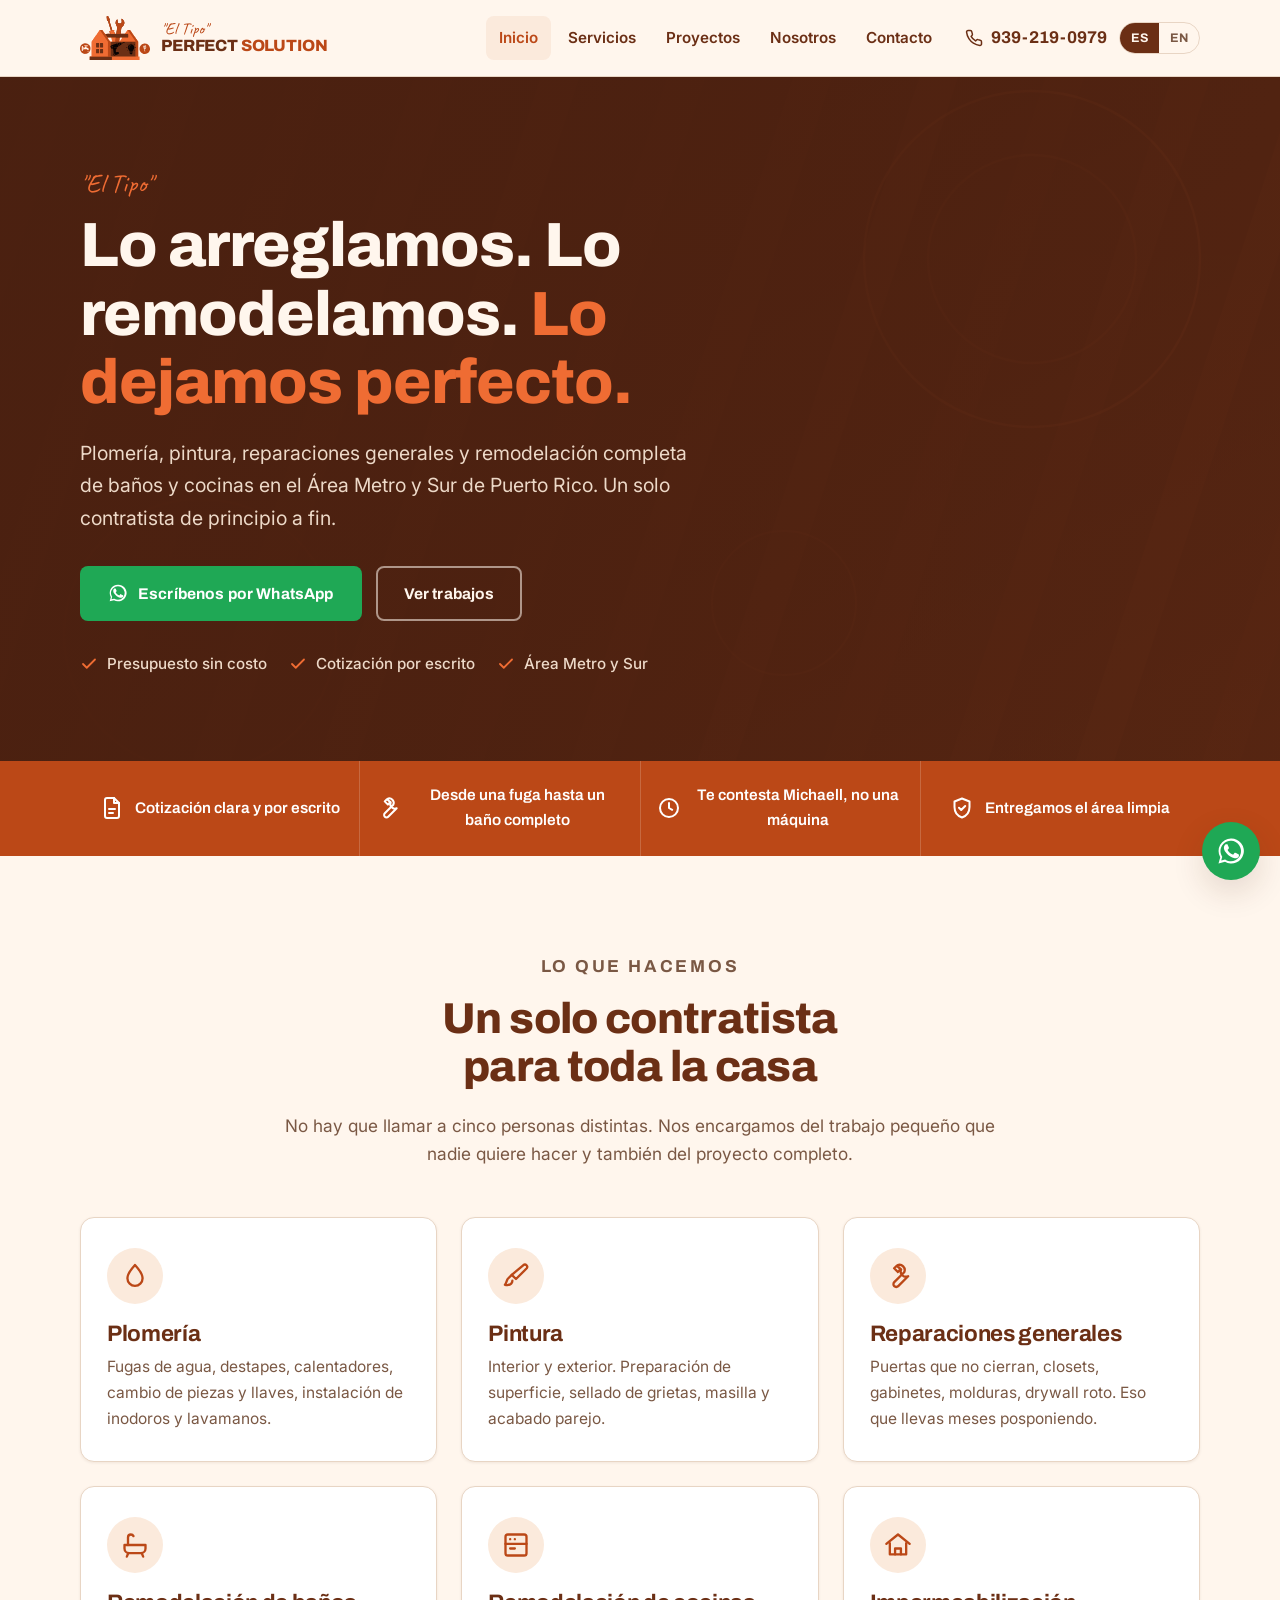
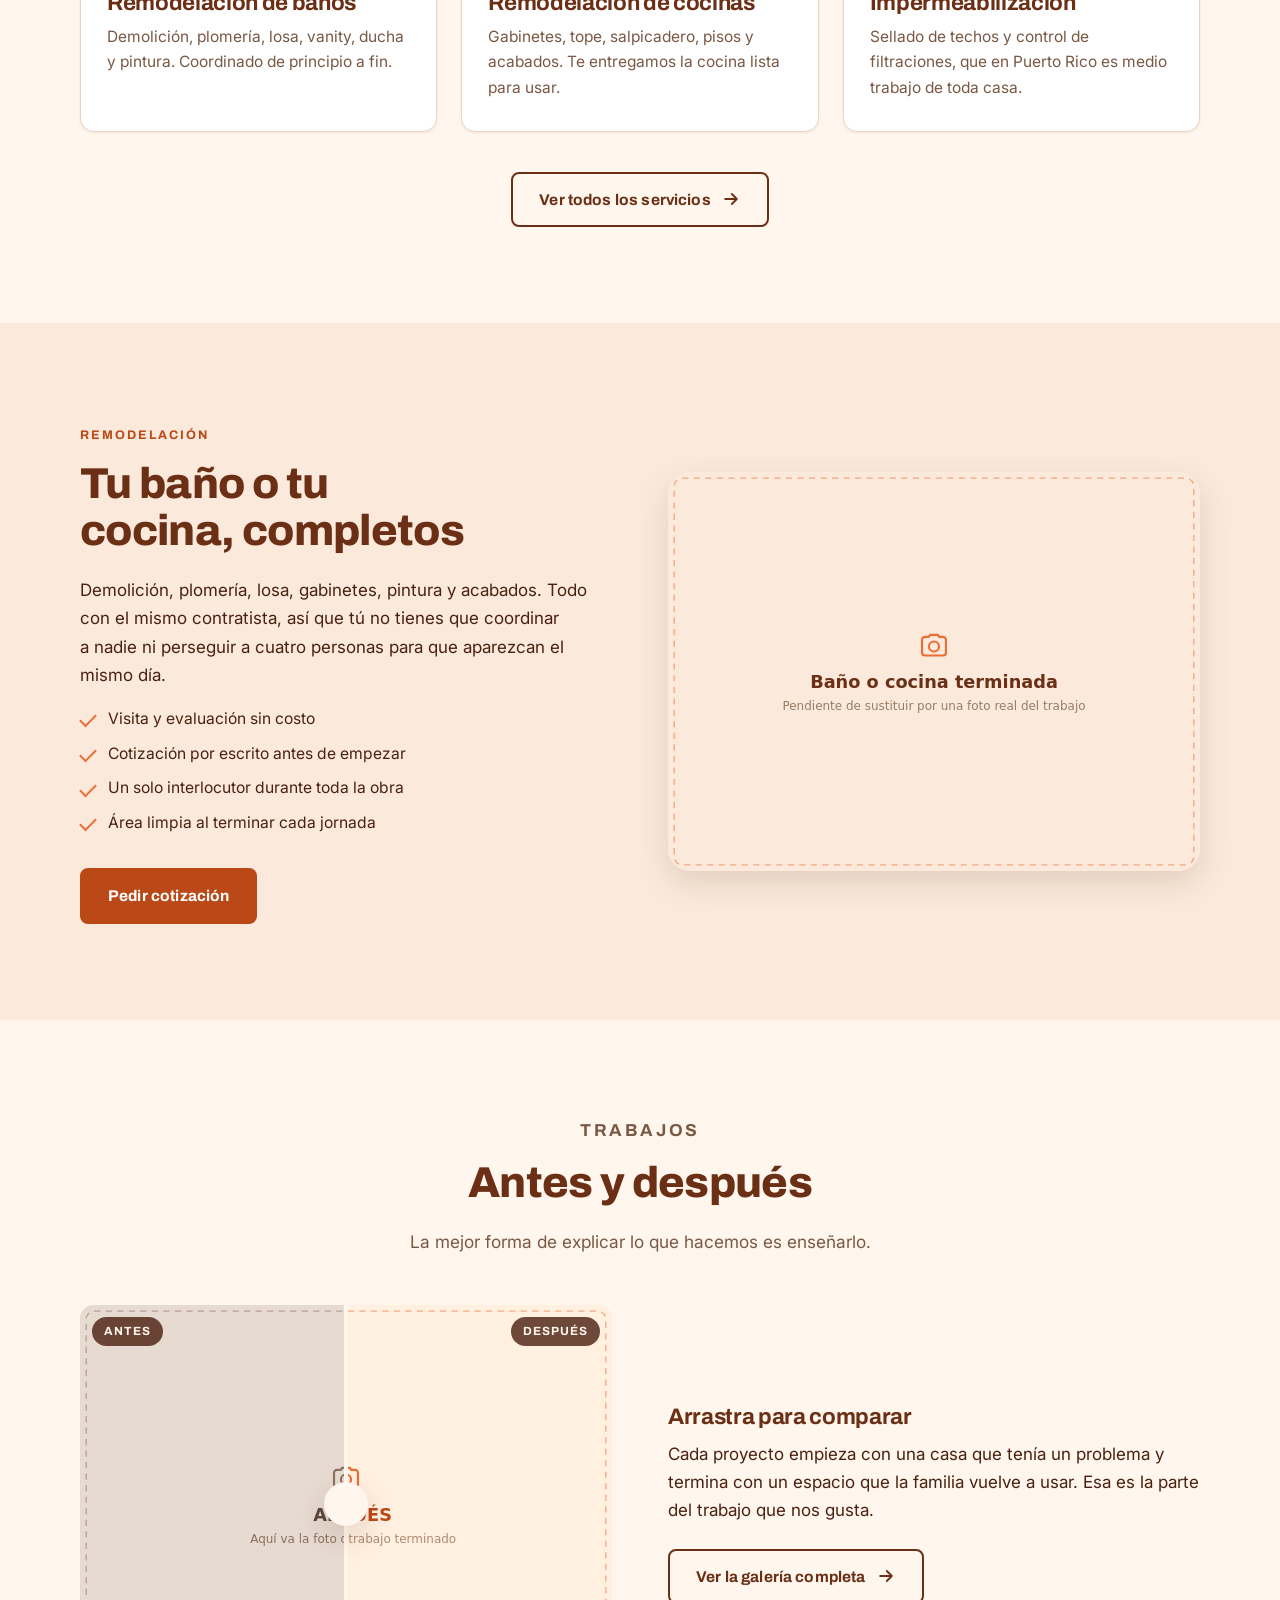
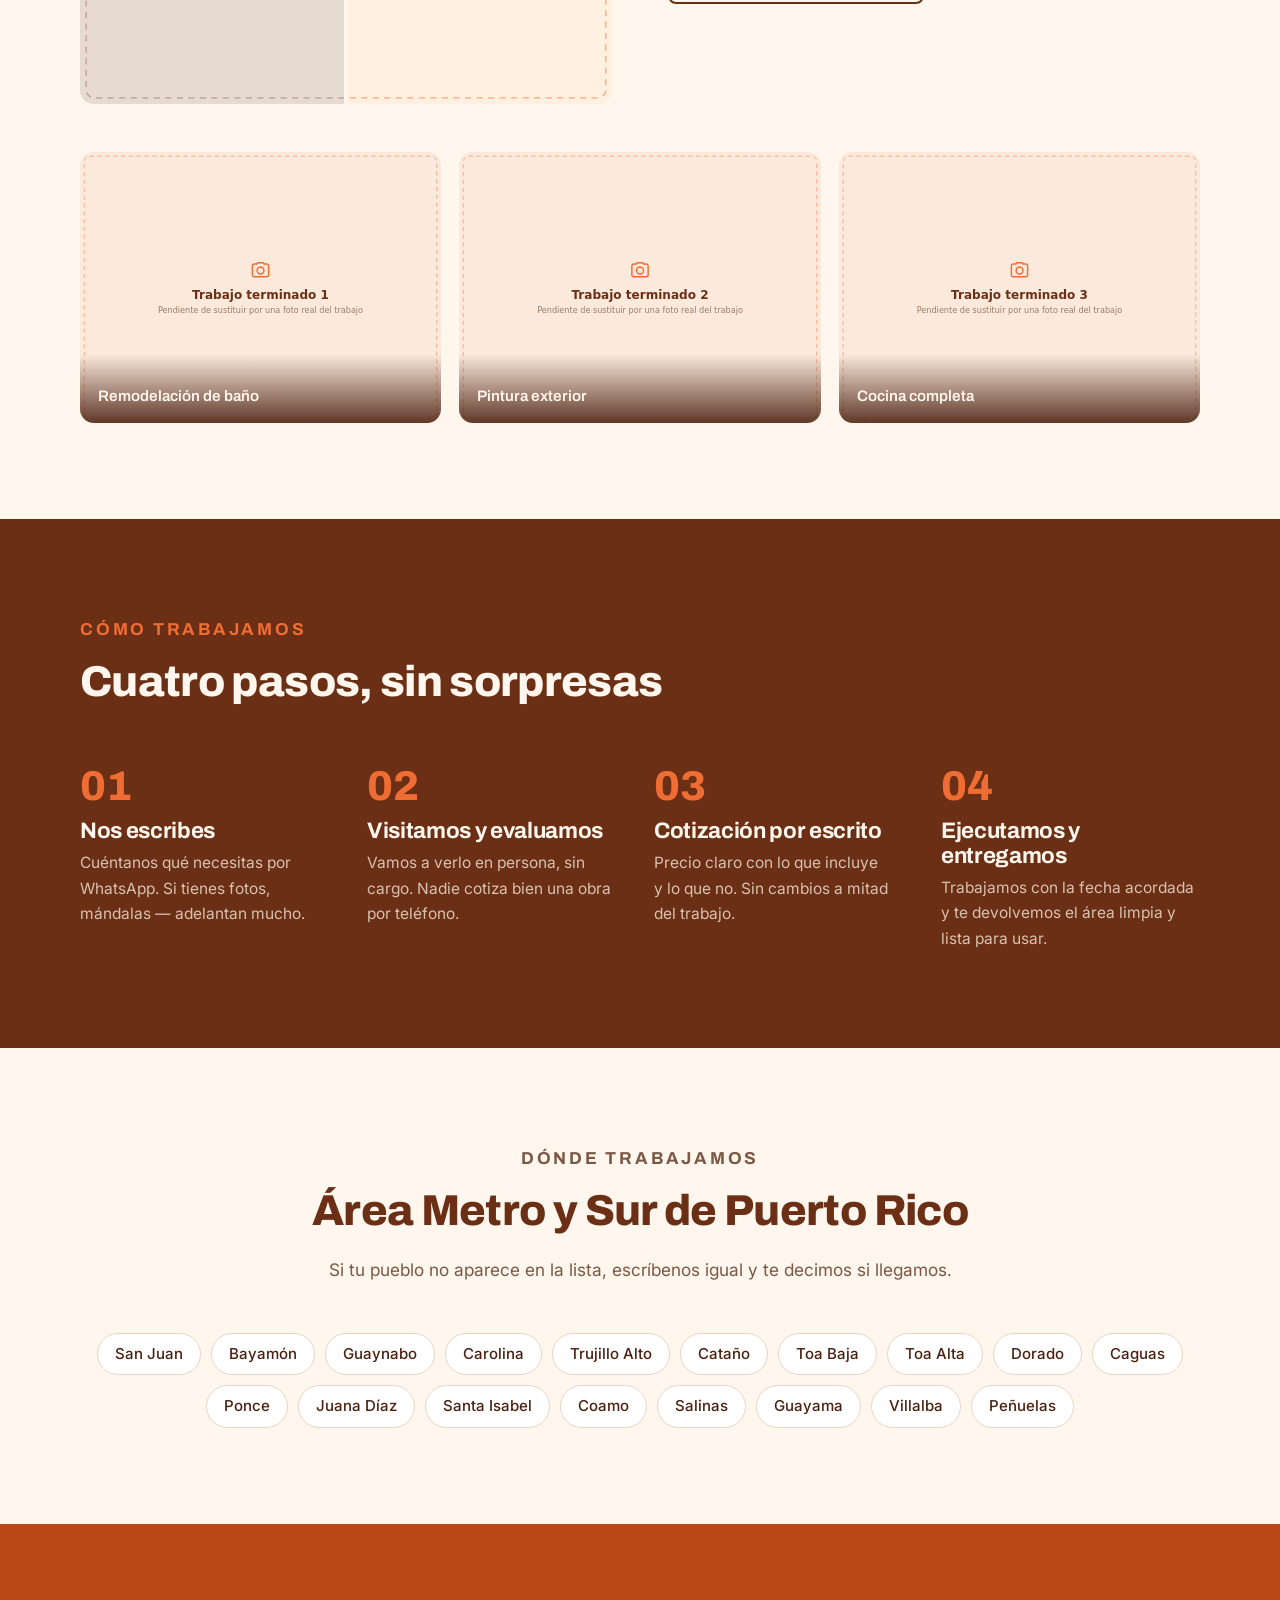
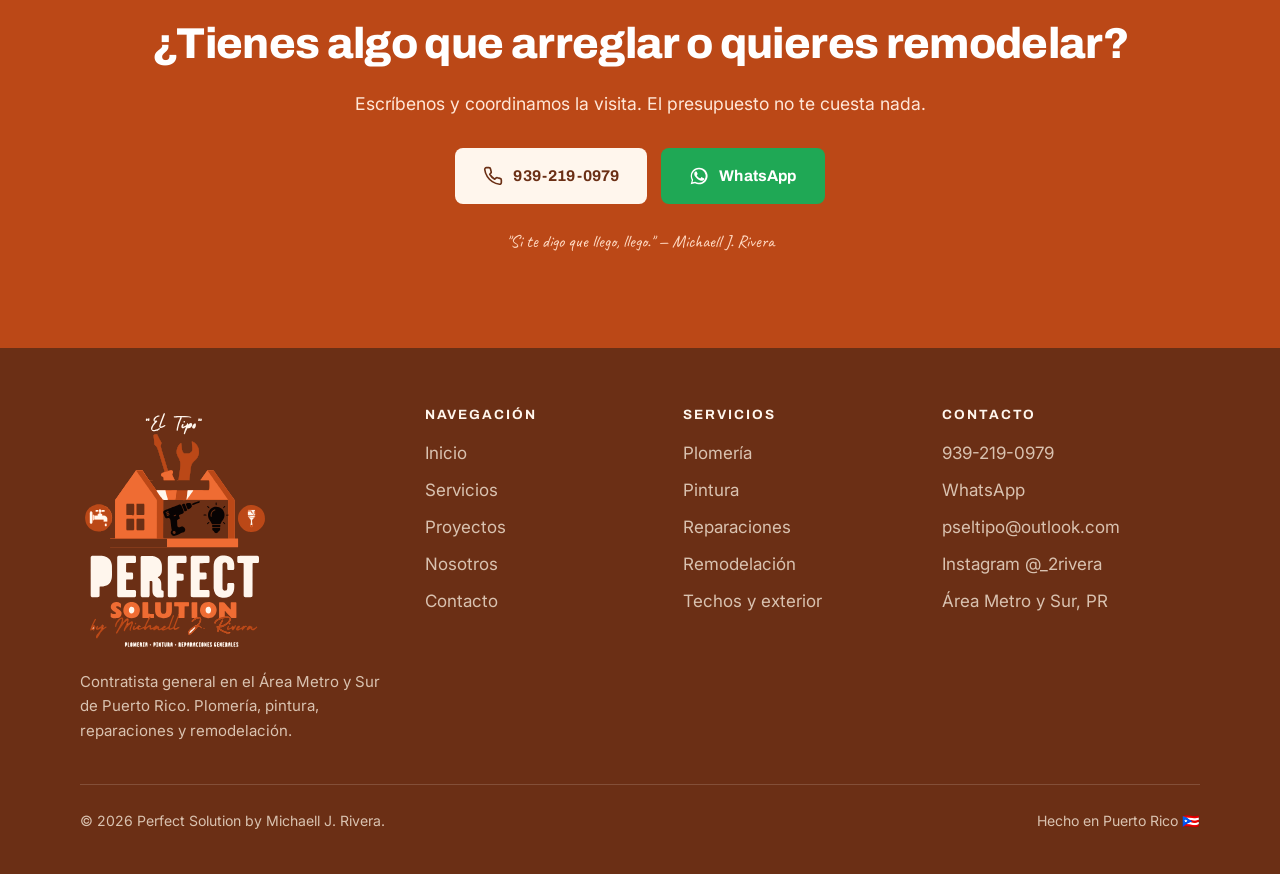
==== commit 5f02aecf: "Doble via de envio en el formulario y correo a Outlook El formulario de contacto pasa a tener dos bo" ====
--- a/index.html
+++ b/index.html
@@ -39,7 +39,7 @@
   "logo": "https://bryancampoos.github.io/powersolution/assets/logo/logo.svg",
   "url": "https://bryancampoos.github.io/powersolution/",
   "telephone": "+1-939-219-0979",
-  "email": "pseltipo@gmail.com",
+  "email": "pseltipo@outlook.com",
   "priceRange": "$$",
   "sameAs": [ "https://www.instagram.com/_2rivera/" ],
   "founder": { "@type": "Person", "name": "Michaell J. Rivera" },
@@ -365,7 +365,7 @@
         <ul>
           <li><a href="tel:+19392190979">939-219-0979</a></li>
           <li><a href="https://wa.me/19392190979" target="_blank" rel="noopener">WhatsApp</a></li>
-          <li><a href="mailto:pseltipo@gmail.com">pseltipo@gmail.com</a></li>
+          <li><a href="mailto:pseltipo@outlook.com">pseltipo@outlook.com</a></li>
           <li><a href="https://www.instagram.com/_2rivera/" target="_blank" rel="noopener">Instagram @_2rivera</a></li>
           <li>Área Metro y Sur, PR</li>
         </ul>
